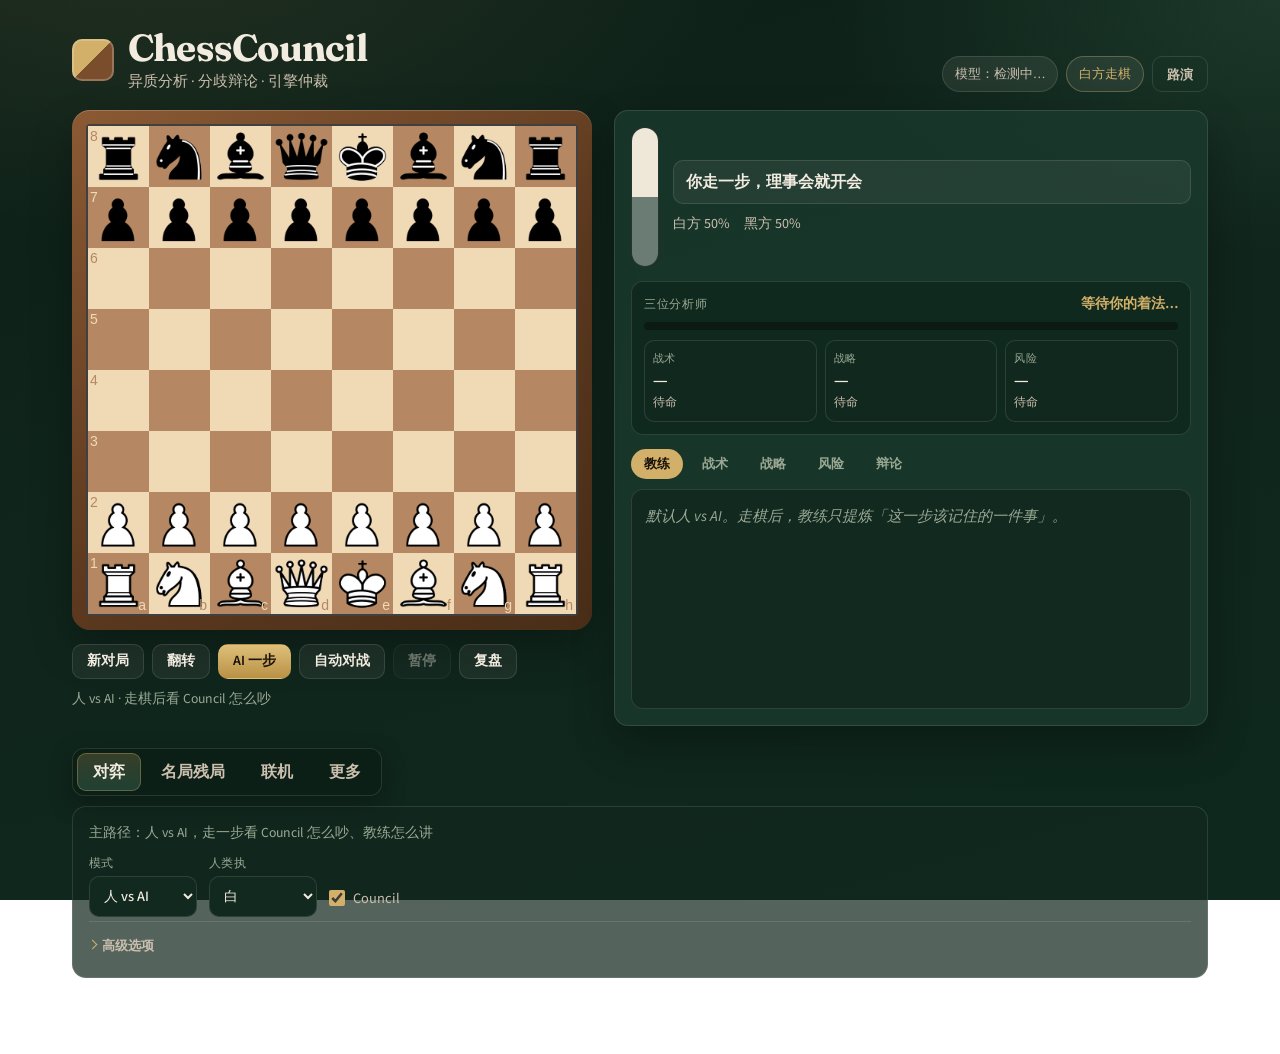
==== frontend/index.html @ 6848a2ba "feat: sharpen human-vs-AI main path and workspace tabs Make Council disagreement visible during play" ====
<!DOCTYPE html>
<html lang="zh-CN">
<head>
<meta charset="UTF-8">
<meta name="viewport" content="width=device-width, initial-scale=1.0">
<title>ChessCouncil · 多智能体辩论棋评</title>
<link rel="preconnect" href="https://fonts.googleapis.com">
<link rel="preconnect" href="https://fonts.gstatic.com" crossorigin>
<link href="https://fonts.googleapis.com/css2?family=Fraunces:opsz,wght@9..144,500;9..144,700&family=Source+Sans+3:wght@400;500;600;700&display=swap" rel="stylesheet">
<link rel="stylesheet" href="vendor/chessboard-1.0.0.min.css">
<link rel="stylesheet" href="style.css?v=play4">
</head>
<body>
<div class="app-shell">
  <header class="topbar">
    <div class="brand">
      <div class="brand-mark" aria-hidden="true"></div>
      <div>
        <h1>ChessCouncil</h1>
        <p class="tagline">异质分析 · 分歧辩论 · 引擎仲裁</p>
      </div>
    </div>
    <div class="topbar-meta">
      <span id="llm-status" class="pill">模型：检测中…</span>
      <span id="game-status" class="pill pill-soft">白方先行</span>
      <button id="btn-pitch-demo" class="ghost topbar-cta" type="button" title="高争议局面演示">路演</button>
    </div>
  </header>

  <p id="pitch-cue" class="pitch-cue" hidden></p>

  <div id="council-progress" class="council-progress" hidden>
    <span class="spinner" aria-hidden="true"></span>
    <span id="council-progress-text">Council 分析中…</span>
  </div>

  <div class="stage">
    <section class="board-panel">
      <div class="board-frame">
        <div id="board"></div>
      </div>
      <div class="board-controls">
        <button id="btn-new-game" type="button">新对局</button>
        <button id="btn-flip" type="button">翻转</button>
        <button id="btn-ai-step" class="accent" type="button">AI 一步</button>
        <button id="btn-auto" type="button">自动对战</button>
        <button id="btn-pause" type="button" disabled>暂停</button>
        <button id="btn-review" type="button">复盘</button>
      </div>
      <p id="ai-meta" class="ai-meta">人 vs AI · 走棋后看 Council 怎么吵</p>
    </section>

    <aside class="council-panel">
      <div id="coach-takeaway" class="coach-takeaway" hidden>
        <span class="takeaway-kicker">本步记住</span>
        <p id="coach-takeaway-text" class="takeaway-text"></p>
      </div>

      <div class="eval-row">
        <div class="eval-bar">
          <div class="eval-white" id="eval-white" style="height:50%"></div>
          <div class="eval-black" id="eval-black" style="height:50%"></div>
        </div>
        <div class="eval-copy">
          <div id="move-class" class="move-class">你走一步，理事会就开会</div>
          <div class="eval-text">
            <span id="white-prob">白方 50%</span>
            <span id="black-prob">黑方 50%</span>
          </div>
        </div>
      </div>

      <div id="disagreement-panel" class="disagreement-panel">
        <div class="dg-head">
          <span class="dg-title">三位分析师</span>
          <span id="dg-label" class="dg-label">等待你的着法…</span>
        </div>
        <div class="dg-bar"><div id="dg-fill" class="dg-fill" style="width:0%"></div></div>
        <div id="dg-compare" class="dg-compare" aria-live="polite">
          <div class="dg-card" data-role="tactical">
            <span class="dg-role">战术</span>
            <span class="dg-move" id="dg-move-tactical">—</span>
            <span class="dg-state" id="dg-state-tactical">待命</span>
          </div>
          <div class="dg-card" data-role="strategic">
            <span class="dg-role">战略</span>
            <span class="dg-move" id="dg-move-strategic">—</span>
            <span class="dg-state" id="dg-state-strategic">待命</span>
          </div>
          <div class="dg-card" data-role="risk">
            <span class="dg-role">风险</span>
            <span class="dg-move" id="dg-move-risk">—</span>
            <span class="dg-state" id="dg-state-risk">待命</span>
          </div>
        </div>
      </div>

      <div class="tabs" role="tablist">
        <button class="tab active" data-tab="summary" type="button">教练</button>
        <button class="tab" data-tab="tactical" type="button">战术</button>
        <button class="tab" data-tab="strategic" type="button">战略</button>
        <button class="tab" data-tab="risk" type="button">风险</button>
        <button class="tab" data-tab="debate" type="button">辩论</button>
      </div>

      <div class="tab-content active" id="tab-summary">
        <p class="placeholder">默认人 vs AI。走棋后，教练只提炼「这一步该记住的一件事」。</p>
      </div>
      <div class="tab-content" id="tab-tactical">
        <p class="placeholder">战术分析师：短线战术与强制变化</p>
      </div>
      <div class="tab-content" id="tab-strategic">
        <p class="placeholder">战略分析师：局面结构与长远计划</p>
      </div>
      <div class="tab-content" id="tab-risk">
        <p class="placeholder">风险审查员：陷阱、王安全与过激着</p>
      </div>
      <div class="tab-content" id="tab-debate">
        <p class="placeholder">三方分歧大时，自动质询并由引擎参与仲裁</p>
      </div>
    </aside>
  </div>

  <nav class="workspace-nav" aria-label="功能分区">
    <button type="button" class="ws-tab active" data-panel="play" aria-selected="true">对弈</button>
    <button type="button" class="ws-tab" data-panel="learn" aria-selected="false">名局残局</button>
    <button type="button" class="ws-tab" data-panel="online" aria-selected="false">联机</button>
    <button type="button" class="ws-tab" data-panel="more" aria-selected="false">更多</button>
  </nav>

  <section class="workspace">
    <div class="ws-panel" id="panel-play" data-panel="play">
      <p class="panel-lead">主路径：人 vs AI，走一步看 Council 怎么吵、教练怎么讲</p>
      <div class="toolbar">
        <label class="field">
          <span>模式</span>
          <select id="game-mode">
            <option value="human_vs_ai" selected>人 vs AI</option>
            <option value="human_vs_human">人人分析</option>
            <option value="ai_vs_ai">AI vs AI</option>
          </select>
        </label>
        <label class="field">
          <span>人类执</span>
          <select id="human-color">
            <option value="white">白</option>
            <option value="black">黑</option>
          </select>
        </label>
        <label class="field">
          <span>白方 AI</span>
          <select id="white-ai">
            <option value="llm">LLM</option>
            <option value="engine">Stockfish</option>
          </select>
        </label>
        <label class="field check">
          <input type="checkbox" id="with-analysis" checked>
          <span>Council</span>
        </label>
      </div>
      <details class="inline-advanced">
        <summary>高级选项</summary>
        <div class="toolbar compact">
          <label class="field">
            <span>深度</span>
            <select id="engine-depth">
              <option value="8">8</option>
              <option value="12" selected>12</option>
              <option value="15">15</option>
            </select>
          </label>
          <label class="field">
            <span>教练</span>
            <select id="coach-level">
              <option value="beginner">入门</option>
              <option value="intermediate" selected>中级</option>
              <option value="advanced">高级</option>
            </select>
          </label>
          <button id="btn-pitch-fast" type="button">快速 AI 对战</button>
          <button id="btn-preview-finale" type="button">预览结算</button>
        </div>
      </details>
    </div>

    <div class="ws-panel" id="panel-learn" data-panel="learn" hidden>
      <p class="panel-lead">点卡片按钮：加载局面、演示名谱或 AI 代下</p>
      <div class="lib-filters" id="lib-filters">
        <button type="button" class="lib-filter active" data-cat="">全部</button>
        <button type="button" class="lib-filter" data-cat="game">名局</button>
        <button type="button" class="lib-filter" data-cat="endgame">残局</button>
        <button type="button" class="lib-filter" data-cat="puzzle">战术</button>
      </div>
      <div class="lib-actions">
        <button id="btn-lib-step" type="button" disabled>名谱下一步</button>
        <button id="btn-lib-auto" class="accent" type="button" disabled>自动演示</button>
        <button id="btn-lib-ai" type="button" disabled>AI 代下</button>
        <button id="btn-lib-stop" type="button" disabled>停止</button>
      </div>
      <p id="lib-status" class="tool-hint"></p>
      <div id="library-list" class="library-list"></div>
    </div>

    <div class="ws-panel" id="panel-online" data-panel="online" hidden>
      <div class="online-bar bare" id="online-bar">
        <div class="online-copy">
          <strong>联机对弈</strong>
          <span id="online-status">同一 Wi‑Fi 下，创建房间并把链接发给对手</span>
        </div>
        <div class="online-controls">
          <input id="online-name" class="online-input" type="text" maxlength="24" placeholder="昵称" value="玩家">
          <button id="btn-room-create" class="accent" type="button">创建房间</button>
          <input id="online-room-code" class="online-input code" type="text" maxlength="8" placeholder="房间码" autocomplete="off">
          <button id="btn-room-join" type="button">加入</button>
          <button id="btn-room-copy" type="button" hidden>复制链接</button>
          <button id="btn-room-leave" type="button" hidden>退出联机</button>
        </div>
      </div>
    </div>

    <div class="ws-panel" id="panel-more" data-panel="more" hidden>
      <details class="tool-block">
        <summary>拍照识谱</summary>
        <p class="tool-hint">拍实体棋盘，识别后可纠错再分析</p>
        <div class="vision-panel">
          <div class="vision-preview-wrap">
            <img id="vision-preview" class="vision-preview" alt="预览" hidden>
            <div id="vision-preview-empty" class="vision-preview-empty">尚未选择照片</div>
          </div>
          <div class="vision-controls">
            <label class="vision-file-btn">
              拍照 / 选图
              <input type="file" id="vision-file" accept="image/*" capture="environment" hidden>
            </label>
            <label class="field inline">
              <span>行棋方</span>
              <select id="vision-side">
                <option value="">自动</option>
                <option value="w">白方</option>
                <option value="b">黑方</option>
              </select>
            </label>
            <label class="field check inline">
              <input type="checkbox" id="vision-analyze">
              <span>映射后直接分析</span>
            </label>
            <button id="btn-vision" class="accent" type="button">识别并映射</button>
            <button id="btn-edit-fen" type="button">打开纠错</button>
            <button id="btn-analyze-pos" type="button">仅分析当前局面</button>
            <span id="vision-status" class="vision-status"></span>
          </div>
        </div>
        <div id="fen-editor" class="fen-editor" hidden>
          <p class="tool-hint">选棋子后点棋盘格子放置；点「空」再点格子清除。</p>
          <div id="piece-palette" class="piece-palette" role="listbox" aria-label="棋子调色板"></div>
          <div class="fen-editor-row">
            <label class="field inline">
              <span>行棋方</span>
              <select id="edit-turn">
                <option value="w">白方</option>
                <option value="b">黑方</option>
              </select>
            </label>
            <button id="btn-apply-fen" class="accent" type="button">确认纠错</button>
            <button id="btn-apply-analyze" type="button">确认并分析</button>
            <button id="btn-cancel-edit" type="button">退出纠错</button>
          </div>
          <code id="edit-fen-preview" class="fen-preview"></code>
        </div>
      </details>

      <details class="tool-block">
        <summary>对局历史</summary>
        <div class="history-actions">
          <button id="btn-save-game" type="button">保存当前对局</button>
          <button id="btn-refresh-history" type="button">刷新列表</button>
        </div>
        <div id="history-list" class="history-list"></div>
      </details>

      <details class="tool-block">
        <summary>路演局面</summary>
        <div id="demo-buttons" class="demo-buttons"></div>
      </details>

      <details class="tool-block">
        <summary>PGN 导入</summary>
        <textarea id="pgn-input" placeholder="粘贴 PGN…"></textarea>
        <button id="btn-analyze-pgn" type="button">分析 PGN</button>
        <div id="pgn-result"></div>
      </details>

      <details class="tool-block" id="logs-section">
        <summary>调用证明</summary>
        <div class="history-actions">
          <button id="btn-refresh-logs" type="button">刷新日志</button>
          <button id="btn-ping-llm" type="button">Ping 模型</button>
          <button id="btn-show-logs" type="button">展开本区</button>
        </div>
        <div id="logs-list" class="logs-list"></div>
      </details>

      <details class="tool-block" id="review-section" style="display:none" open>
        <summary>赛后复盘</summary>
        <div id="review-result"></div>
      </details>
    </div>
  </section>
</div>

<div id="finale-overlay" class="finale-overlay" hidden aria-hidden="true">
  <div class="finale-backdrop"></div>
  <div class="finale-stage" data-mate="checkmate">
    <div class="finale-fx" aria-hidden="true">
      <span class="fx-ring"></span>
      <span class="fx-ring fx-ring-2"></span>
      <span class="fx-beam fx-beam-a"></span>
      <span class="fx-beam fx-beam-b"></span>
      <span class="fx-cage"></span>
      <span class="fx-rank"></span>
    </div>
    <p class="finale-kicker" id="finale-kicker">对局结束</p>
    <h2 class="finale-title" id="finale-title">将死！</h2>
    <p class="finale-sub" id="finale-sub">Checkmate</p>
    <p class="finale-blurb" id="finale-blurb"></p>
    <div class="finale-actions">
      <button type="button" id="finale-review" class="accent">看复盘</button>
      <button type="button" id="finale-close">继续</button>
      <button type="button" id="finale-new">再来一局</button>
    </div>
  </div>
</div>

<script src="vendor/jquery-3.7.1.min.js"></script>
<script src="vendor/chessboard-1.0.0.min.js"></script>
<script src="vendor/chess-0.10.3.min.js"></script>
<script src="app.js?v=play4"></script>
</body>
</html>
---- frontend/vendor/chessboard-1.0.0.min.css ----
/*! chessboard.js v1.0.0 | (c) 2019 Chris Oakman | MIT License chessboardjs.com/license */
.clearfix-7da63{clear:both}.board-b72b1{border:2px solid #404040;box-sizing:content-box}.square-55d63{float:left;position:relative;-webkit-touch-callout:none;-webkit-user-select:none;-khtml-user-select:none;-moz-user-select:none;-ms-user-select:none;user-select:none}.white-1e1d7{background-color:#f0d9b5;color:#b58863}.black-3c85d{background-color:#b58863;color:#f0d9b5}.highlight1-32417,.highlight2-9c5d2{box-shadow:inset 0 0 3px 3px #ff0}.notation-322f9{cursor:default;font-family:"Helvetica Neue",Helvetica,Arial,sans-serif;font-size:14px;position:absolute}.alpha-d2270{bottom:1px;right:3px}.numeric-fc462{top:2px;left:2px}
---- frontend/style.css ----
:root {
  --bg: #10251c;
  --bg-2: #163227;
  --panel: #1a3a2d;
  --panel-2: #214536;
  --wood: #7a4e2d;
  --wood-dark: #5a371f;
  --ink: #f2ebe0;
  --ink-dim: #cbbfae;
  --muted: #9aa894;
  --gold: #d2b06a;
  --gold-deep: #b89145;
  --line: rgba(242, 235, 224, 0.12);
  --ok: #7faf8d;
  --bad: #d47a68;
  --shadow: 0 18px 40px rgba(0, 0, 0, 0.28);
  --radius: 14px;
  --font-display: "Fraunces", Georgia, serif;
  --font-ui: "Source Sans 3", "Segoe UI", sans-serif;
}

* { margin: 0; padding: 0; box-sizing: border-box; }

html, body { min-height: 100%; }

body {
  font-family: var(--font-ui);
  color: var(--ink);
  background:
    radial-gradient(1200px 600px at 10% -10%, rgba(210, 176, 106, 0.12), transparent 55%),
    radial-gradient(900px 500px at 100% 0%, rgba(70, 120, 90, 0.25), transparent 50%),
    linear-gradient(165deg, #0c1f17 0%, var(--bg) 45%, #0e281d 100%);
  background-attachment: fixed;
}

::selection {
  background: rgba(210, 176, 106, 0.35);
  color: var(--ink);
}

.app-shell {
  max-width: 1180px;
  margin: 0 auto;
  padding: 28px 22px 48px;
}

.topbar {
  display: flex;
  align-items: flex-end;
  justify-content: space-between;
  gap: 16px;
  margin-bottom: 18px;
}

.topbar-cta {
  height: 36px;
  padding: 0 14px;
}

button.ghost {
  appearance: none;
  border: 1px solid var(--line);
  background: transparent;
  color: var(--ink-dim);
  border-radius: 10px;
  font: 600 0.84rem/1 var(--font-ui);
  cursor: pointer;
}
button.ghost:hover {
  color: var(--ink);
  border-color: rgba(210, 176, 106, 0.4);
}

.coach-takeaway {
  margin-bottom: 12px;
  padding: 12px 14px;
  border-radius: 12px;
  border: 1px solid rgba(210, 176, 106, 0.35);
  background: linear-gradient(135deg, rgba(210, 176, 106, 0.16), rgba(18, 41, 31, 0.9));
  animation: takeaway-in 0.35s ease;
}
.coach-takeaway[hidden] { display: none !important; }
.takeaway-kicker {
  display: block;
  font-size: 0.7rem;
  letter-spacing: 0.08em;
  text-transform: uppercase;
  color: var(--gold);
  margin-bottom: 4px;
}
.takeaway-text {
  font-family: var(--font-display);
  font-size: 1.05rem;
  line-height: 1.35;
  color: var(--ink);
  font-weight: 600;
}
@keyframes takeaway-in {
  from { opacity: 0; transform: translateY(-6px); }
  to { opacity: 1; transform: translateY(0); }
}

.council-progress {
  display: inline-flex;
  align-items: center;
  gap: 8px;
  margin: -6px 0 14px;
  font-size: 0.82rem;
  color: var(--gold);
}
.council-progress[hidden] { display: none !important; }

.pitch-cue {
  margin: -4px 0 14px;
  padding: 10px 12px;
  border-radius: 10px;
  border: 1px solid rgba(210, 176, 106, 0.35);
  background: rgba(210, 176, 106, 0.12);
  color: var(--ink);
  font-size: 0.86rem;
  line-height: 1.45;
}
.pitch-cue[hidden] { display: none !important; }
.pitch-cue strong { color: var(--gold); }

.workspace-nav {
  position: sticky;
  top: 10px;
  z-index: 40;
  display: flex;
  flex-wrap: wrap;
  gap: 4px;
  margin: 22px 0 10px;
  padding: 4px;
  width: fit-content;
  max-width: 100%;
  border: 1px solid var(--line);
  border-radius: 12px;
  background: rgba(12, 31, 23, 0.92);
  backdrop-filter: blur(8px);
  box-shadow: 0 8px 24px rgba(0, 0, 0, 0.28);
}
.ws-tab {
  flex: 0 1 auto;
  min-width: 0;
  height: 38px;
  padding: 0 16px;
  border: 0;
  border-radius: 9px;
  background: transparent;
  color: var(--ink-dim);
  font: inherit;
  font-weight: 600;
  cursor: pointer;
  white-space: nowrap;
}
.ws-tab:hover { color: var(--ink); background: rgba(242, 235, 224, 0.04); }
.ws-tab.active {
  background: linear-gradient(180deg, rgba(210, 176, 106, 0.22), rgba(33, 69, 54, 0.9));
  color: var(--ink);
  box-shadow: inset 0 0 0 1px rgba(210, 176, 106, 0.35);
}

.workspace {
  margin-bottom: 28px;
  scroll-margin-top: 56px;
}
.ws-panel {
  padding: 16px 16px 18px;
  border: 1px solid var(--line);
  border-radius: 14px;
  background: rgba(18, 41, 31, 0.72);
  scroll-margin-top: 56px;
}
.ws-panel[hidden] { display: none !important; }
#panel-more:not([hidden]) {
  display: grid;
  gap: 12px;
}
.panel-lead {
  margin-bottom: 12px;
  color: var(--muted);
  font-size: 0.86rem;
}
.inline-advanced {
  margin-top: 4px;
  border-top: 1px solid var(--line);
  padding-top: 10px;
}
.inline-advanced > summary {
  cursor: pointer;
  color: var(--ink-dim);
  font-size: 0.84rem;
  font-weight: 600;
  list-style: none;
  display: inline-flex;
  align-items: center;
  gap: 6px;
  padding: 4px 0;
}
.inline-advanced > summary::before {
  content: "";
  width: 6px;
  height: 6px;
  border-right: 1.5px solid var(--gold);
  border-bottom: 1.5px solid var(--gold);
  transform: rotate(-45deg);
  transition: transform 0.15s ease;
  margin-top: -2px;
}
.inline-advanced[open] > summary::before {
  transform: rotate(45deg);
  margin-top: 2px;
}
.inline-advanced > summary::-webkit-details-marker { display: none; }
.toolbar.compact { margin-top: 10px; }

/* 功能面板内的工具条：去掉第二层卡片壳 */
.ws-panel > .toolbar {
  margin: 0;
  padding: 0;
  border: 0;
  background: transparent;
  backdrop-filter: none;
  border-radius: 0;
}
.ws-panel .field[hidden] {
  display: none !important;
}

@media (max-width: 720px) {
  .workspace-nav {
    width: 100%;
  }
  .ws-tab {
    flex: 1 1 0;
    padding: 0 10px;
    min-width: 72px;
  }
}
.online-bar.bare {
  margin: 0;
  padding: 0;
  border: 0;
  background: transparent;
  box-shadow: none;
}

.pitch-bar {
  display: none;
}

.brand {
  display: flex;
  align-items: center;
  gap: 14px;
}

.brand-mark {
  width: 42px;
  height: 42px;
  border-radius: 10px;
  background:
    linear-gradient(135deg, var(--gold) 0 50%, var(--wood) 50% 100%);
  box-shadow: inset 0 0 0 2px rgba(242, 235, 224, 0.25);
}

.brand h1 {
  font-family: var(--font-display);
  font-size: clamp(1.8rem, 3vw, 2.35rem);
  font-weight: 700;
  letter-spacing: -0.02em;
  line-height: 1.05;
  color: var(--ink);
}

.tagline {
  margin-top: 4px;
  color: var(--ink-dim);
  font-size: 0.92rem;
}

.topbar-meta {
  display: flex;
  flex-wrap: wrap;
  gap: 8px;
  justify-content: flex-end;
}

/* 路演条已并入顶栏 CTA；旧 .pitch-bar 样式保留但不展示 */
.online-bar {
  display: flex;
  flex-wrap: wrap;
  align-items: center;
  gap: 12px 16px;
  margin: 0 0 14px;
  padding: 12px 14px;
  border: 1px solid var(--line);
  border-radius: 12px;
  background: #13291f;
}
.online-bar.is-online {
  border-color: rgba(127, 175, 141, 0.55);
  box-shadow: inset 0 0 0 1px rgba(127, 175, 141, 0.15);
}
.online-copy {
  display: flex;
  flex-direction: column;
  gap: 2px;
  min-width: 160px;
  flex: 1;
  font-size: 0.86rem;
  color: var(--ink-dim);
}
.online-copy strong {
  font-family: var(--font-display);
  color: var(--ok);
  font-size: 1rem;
}
.online-controls {
  display: flex;
  flex-wrap: wrap;
  gap: 8px;
  align-items: center;
}
.online-input {
  height: 36px;
  padding: 0 10px;
  border-radius: 8px;
  border: 1px solid var(--line);
  background: #0f221a;
  color: var(--ink);
  font: inherit;
  min-width: 88px;
}
.online-input.code {
  width: 7.5rem;
  letter-spacing: 0.12em;
  text-transform: uppercase;
  font-family: ui-monospace, SFMono-Regular, Menlo, monospace;
}
.lib-filters {
  display: flex;
  flex-wrap: wrap;
  gap: 6px;
  margin: 8px 0;
}
.lib-filter {
  padding: 6px 10px;
  border-radius: 999px;
  border: 1px solid var(--line);
  background: #163528;
  color: var(--ink-dim);
  font-size: 0.8rem;
  cursor: pointer;
}
.lib-filter.active {
  border-color: var(--gold);
  color: var(--gold);
  background: #1f4636;
}
.lib-actions {
  display: flex;
  flex-wrap: wrap;
  gap: 8px;
  margin-bottom: 8px;
}
.library-list {
  display: grid;
  grid-template-columns: repeat(auto-fill, minmax(220px, 1fr));
  gap: 10px;
  max-height: min(52vh, 520px);
  overflow: auto;
  padding: 2px;
  align-content: start;
}
.lib-item {
  display: flex;
  flex-direction: column;
  gap: 8px;
  min-height: 0;
  flex-shrink: 0;
  padding: 12px 12px 10px;
  border: 1px solid rgba(210, 176, 106, 0.22);
  border-radius: 12px;
  background: linear-gradient(165deg, rgba(33, 69, 54, 0.95), rgba(14, 36, 27, 0.98));
  box-shadow: inset 0 1px 0 rgba(242, 235, 224, 0.06);
}
.lib-item-top {
  display: flex;
  align-items: flex-start;
  justify-content: space-between;
  gap: 8px;
}
.lib-item-title {
  font-family: var(--font-display);
  font-size: 0.95rem;
  font-weight: 600;
  line-height: 1.3;
  color: var(--ink);
}
.lib-item-badge {
  flex-shrink: 0;
  font-size: 0.7rem;
  line-height: 1.2;
  color: var(--gold);
  border: 1px solid rgba(210, 176, 106, 0.35);
  border-radius: 6px;
  padding: 3px 7px;
  background: rgba(210, 176, 106, 0.1);
}
.lib-item .meta {
  font-size: 0.74rem;
  line-height: 1.35;
  color: var(--muted);
}
.lib-item .blurb {
  flex: 1;
  font-size: 0.82rem;
  line-height: 1.45;
  color: var(--ink-dim);
  display: -webkit-box;
  -webkit-line-clamp: 3;
  -webkit-box-orient: vertical;
  overflow: hidden;
}
.lib-item .row {
  display: flex;
  flex-wrap: wrap;
  gap: 6px;
  margin-top: auto;
  padding-top: 4px;
}
.lib-item .row button {
  appearance: none;
  border: 1px solid var(--line);
  background: rgba(242, 235, 224, 0.08);
  color: var(--ink);
  border-radius: 8px;
  padding: 7px 10px;
  font: 600 0.78rem/1 var(--font-ui);
  cursor: pointer;
}
.lib-item .row button:hover {
  border-color: rgba(210, 176, 106, 0.45);
  background: rgba(242, 235, 224, 0.14);
}
.lib-item .row button.accent {
  background: linear-gradient(180deg, #dfc07a, var(--gold-deep));
  color: #1a1208;
  border-color: transparent;
}
.spinner {
  width: 14px;
  height: 14px;
  border: 2px solid rgba(210, 176, 106, 0.25);
  border-top-color: var(--gold);
  border-radius: 50%;
  animation: spin 0.8s linear infinite;
}
@keyframes spin { to { transform: rotate(360deg); } }
.logs-list {
  display: flex;
  flex-direction: column;
  gap: 8px;
  max-height: 240px;
  overflow: auto;
}
.log-item {
  padding: 8px 10px;
  border: 1px solid var(--line);
  border-radius: 8px;
  background: #12291f;
  font-size: 0.84rem;
}
.log-item .meta { color: var(--muted); font-size: 0.76rem; }

.pill {
  display: inline-flex;
  align-items: center;
  padding: 7px 12px;
  border-radius: 999px;
  background: rgba(242, 235, 224, 0.08);
  border: 1px solid var(--line);
  color: var(--ink-dim);
  font-size: 0.8rem;
}

.pill-soft { color: var(--gold); border-color: rgba(210, 176, 106, 0.35); }

.toolbar {
  display: flex;
  flex-wrap: wrap;
  gap: 10px 12px;
  align-items: end;
  padding: 12px 14px;
  margin-bottom: 22px;
  background: rgba(26, 58, 45, 0.72);
  border: 1px solid var(--line);
  border-radius: var(--radius);
  backdrop-filter: blur(8px);
}

.field {
  display: flex;
  flex-direction: column;
  gap: 4px;
  font-size: 0.72rem;
  letter-spacing: 0.04em;
  text-transform: uppercase;
  color: var(--muted);
}

.field select {
  min-width: 108px;
  padding: 8px 10px;
  border-radius: 10px;
  border: 1px solid var(--line);
  background: #12291f;
  color: var(--ink);
  font: 500 0.9rem/1.2 var(--font-ui);
}

.field.check {
  flex-direction: row;
  align-items: center;
  gap: 8px;
  text-transform: none;
  letter-spacing: 0;
  font-size: 0.9rem;
  color: var(--ink-dim);
  padding-bottom: 8px;
}

.field.check input { accent-color: var(--gold); width: 16px; height: 16px; }

.stage {
  display: grid;
  grid-template-columns: minmax(300px, 520px) minmax(320px, 1fr);
  gap: 22px;
  align-items: start;
}

.board-panel { min-width: 0; }

.board-frame {
  padding: 14px;
  border-radius: 18px;
  background:
    linear-gradient(145deg, #8b5a34, #5c391f 55%, #4a2e18);
  box-shadow: var(--shadow), inset 0 1px 0 rgba(255, 255, 255, 0.18);
}

#board {
  width: 100%;
  max-width: 492px;
  margin: 0 auto;
  position: relative;
  border-radius: 4px;
  overflow: hidden;
}

.board-controls {
  display: flex;
  flex-wrap: wrap;
  gap: 8px;
  margin-top: 14px;
}

.board-controls button,
.tool-block button,
#btn-analyze-pgn {
  appearance: none;
  border: 1px solid var(--line);
  background: rgba(242, 235, 224, 0.06);
  color: var(--ink);
  border-radius: 10px;
  padding: 9px 14px;
  font: 600 0.88rem/1 var(--font-ui);
  cursor: pointer;
  transition: background 0.18s ease, border-color 0.18s ease, transform 0.18s ease;
}

.board-controls button:hover,
.tool-block button:hover,
#btn-analyze-pgn:hover {
  background: rgba(242, 235, 224, 0.12);
  border-color: rgba(210, 176, 106, 0.45);
}

.board-controls button:active { transform: translateY(1px); }

.board-controls button.accent {
  background: linear-gradient(180deg, #dfc07a, var(--gold-deep));
  color: #1a1208;
  border-color: transparent;
}

.board-controls button.accent:hover {
  filter: brightness(1.05);
  border-color: transparent;
}

.board-controls button:disabled {
  opacity: 0.4;
  cursor: not-allowed;
}

.ai-meta {
  margin-top: 10px;
  min-height: 1.3em;
  color: var(--muted);
  font-size: 0.86rem;
}

.council-panel {
  min-width: 0;
  padding: 16px;
  border-radius: var(--radius);
  background: rgba(26, 58, 45, 0.78);
  border: 1px solid var(--line);
  box-shadow: var(--shadow);
}

.eval-row {
  display: grid;
  grid-template-columns: 28px 1fr;
  gap: 14px;
  margin-bottom: 14px;
}

.eval-bar {
  width: 28px;
  height: 140px;
  border-radius: 999px;
  overflow: hidden;
  display: flex;
  flex-direction: column;
  background: #0b1a14;
  border: 1px solid var(--line);
}

.eval-white { background: #efe7d8; transition: height 0.45s ease; }
.eval-black { background: #6b7c74; transition: height 0.45s ease; }

.eval-copy { display: flex; flex-direction: column; gap: 10px; justify-content: center; }

.eval-text {
  display: flex;
  gap: 14px;
  font-variant-numeric: tabular-nums;
  color: var(--ink-dim);
  font-size: 0.88rem;
}

.move-class {
  padding: 10px 12px;
  border-radius: 10px;
  font-weight: 700;
  text-align: left;
  background: rgba(242, 235, 224, 0.06);
  border: 1px solid var(--line);
}

.move-class.brilliant { background: rgba(127, 175, 141, 0.22); color: #cfe8d5; }
.move-class.great { background: rgba(127, 175, 141, 0.14); color: #b7d8c1; }
.move-class.good { color: var(--ink-dim); }
.move-class.inaccuracy { background: rgba(210, 176, 106, 0.16); color: #ecd7a4; }
.move-class.mistake { background: rgba(196, 92, 74, 0.18); color: #f0b3a8; }
.move-class.blunder { background: rgba(196, 92, 74, 0.28); color: #ffc7bd; }

.disagreement-panel {
  margin-bottom: 14px;
  padding: 12px;
  border-radius: 12px;
  background: rgba(12, 31, 23, 0.55);
  border: 1px solid var(--line);
}

.dg-head {
  display: flex;
  justify-content: space-between;
  gap: 10px;
  align-items: baseline;
  margin-bottom: 8px;
}

.dg-title {
  font-size: 0.72rem;
  letter-spacing: 0.06em;
  text-transform: uppercase;
  color: var(--muted);
}

.dg-label {
  font-size: 0.86rem;
  font-weight: 650;
  color: var(--gold);
  text-align: right;
}

.dg-bar {
  height: 8px;
  border-radius: 999px;
  overflow: hidden;
  background: #0b1a14;
}

.dg-fill {
  height: 100%;
  background: linear-gradient(90deg, var(--ok), var(--gold), #d47a68);
  transition: width 0.45s ease;
}

.dg-moves {
  margin-top: 8px;
  font-size: 0.78rem;
  color: var(--muted);
  font-variant-numeric: tabular-nums;
}

.dg-compare {
  display: grid;
  grid-template-columns: repeat(3, minmax(0, 1fr));
  gap: 8px;
  margin-top: 10px;
}
.dg-card {
  display: flex;
  flex-direction: column;
  gap: 4px;
  padding: 10px 8px;
  border-radius: 10px;
  border: 1px solid var(--line);
  background: rgba(18, 41, 31, 0.75);
  min-width: 0;
  transition: border-color 0.25s ease, transform 0.25s ease, background 0.25s ease;
}
.dg-card.is-thinking {
  border-color: rgba(210, 176, 106, 0.45);
  animation: dg-pulse 1.1s ease-in-out infinite;
}
.dg-card.is-ready {
  border-color: rgba(127, 175, 141, 0.4);
}
.dg-card.is-dissent {
  border-color: rgba(212, 122, 104, 0.55);
  background: rgba(212, 122, 104, 0.08);
}
.dg-card.is-agree {
  border-color: rgba(127, 175, 141, 0.5);
}
.dg-role {
  font-size: 0.68rem;
  letter-spacing: 0.04em;
  color: var(--muted);
  text-transform: uppercase;
}
.dg-move {
  font-family: var(--font-display);
  font-size: 1.05rem;
  font-weight: 700;
  color: var(--ink);
  white-space: nowrap;
  overflow: hidden;
  text-overflow: ellipsis;
}
.dg-state {
  font-size: 0.72rem;
  color: var(--ink-dim);
}
@keyframes dg-pulse {
  0%, 100% { transform: translateY(0); }
  50% { transform: translateY(-2px); }
}

.tab-content.is-revealing {
  animation: tab-reveal 0.4s ease;
}
@keyframes tab-reveal {
  from { opacity: 0; transform: translateY(8px); }
  to { opacity: 1; transform: translateY(0); }
}

@media (max-width: 640px) {
  .dg-compare { grid-template-columns: 1fr; }
}

.tabs {
  display: flex;
  flex-wrap: wrap;
  gap: 6px;
  margin-bottom: 10px;
}

.tab {
  border: 1px solid transparent;
  background: transparent;
  color: var(--muted);
  border-radius: 999px;
  padding: 7px 12px;
  font: 600 0.84rem/1 var(--font-ui);
  cursor: pointer;
}

.tab:hover { color: var(--ink-dim); }
.tab.active {
  color: #1a1208;
  background: var(--gold);
}

.tab:focus-visible,
.board-controls button:focus-visible,
.tool-block button:focus-visible,
.field select:focus-visible {
  outline: 2px solid var(--gold);
  outline-offset: 2px;
}

.tab-content {
  display: none;
  min-height: 220px;
  max-height: 420px;
  overflow: auto;
  padding: 14px;
  border-radius: 12px;
  background: rgba(12, 31, 23, 0.5);
  border: 1px solid var(--line);
  line-height: 1.7;
  font-size: 0.94rem;
}

.tab-content.active { display: block; animation: fadeIn 0.28s ease; }

@keyframes fadeIn {
  from { opacity: 0; transform: translateY(4px); }
  to { opacity: 1; transform: none; }
}

.placeholder { color: var(--muted); font-style: italic; }

.agent-card { margin-bottom: 8px; }
.agent-meta {
  display: flex;
  flex-wrap: wrap;
  gap: 6px;
  margin: 8px 0 10px;
}
.agent-meta span {
  padding: 3px 8px;
  border-radius: 999px;
  background: rgba(242, 235, 224, 0.08);
  border: 1px solid var(--line);
  color: var(--ink-dim);
  font-size: 0.75rem;
}
.agent-list { margin: 6px 0 0 18px; color: var(--ink-dim); }
.agent-list li { margin-bottom: 4px; }

.debate-round {
  margin-bottom: 10px;
  padding: 10px 12px;
  border-radius: 10px;
  background: rgba(242, 235, 224, 0.04);
  border: 1px solid var(--line);
}
.debate-round .who {
  font-weight: 700;
  color: var(--gold);
  margin-bottom: 4px;
  font-size: 0.84rem;
}
.verdict-box {
  margin-top: 10px;
  padding: 12px;
  border-radius: 10px;
  background: rgba(127, 175, 141, 0.12);
  border: 1px solid rgba(127, 175, 141, 0.28);
}

.tools {
  margin-top: 0;
  display: grid;
  gap: 12px;
}
.tools.nested .tool-block {
  background: rgba(12, 31, 23, 0.35);
}

.tool-block {
  padding: 12px 14px;
  border-radius: var(--radius);
  background: rgba(26, 58, 45, 0.55);
  border: 1px solid var(--line);
}

.tool-block summary {
  cursor: pointer;
  font-weight: 700;
  color: var(--gold);
  list-style: none;
}
.tool-block summary::-webkit-details-marker { display: none; }
.tool-hint {
  margin: 8px 0 10px;
  color: var(--muted);
  font-size: 0.84rem;
}

.demo-buttons {
  display: flex;
  flex-wrap: wrap;
  gap: 8px;
}
.demo-buttons button {
  background: rgba(12, 31, 23, 0.65);
}

.vision-panel {
  display: grid;
  grid-template-columns: 160px 1fr;
  gap: 14px;
  margin-top: 10px;
  align-items: start;
}
.vision-preview-wrap {
  width: 160px;
  height: 160px;
  border-radius: 12px;
  overflow: hidden;
  border: 1px solid var(--line);
  background: #12291f;
  display: flex;
  align-items: center;
  justify-content: center;
}
.vision-preview {
  width: 100%;
  height: 100%;
  object-fit: cover;
}
.vision-preview-empty {
  color: var(--muted);
  font-size: 0.78rem;
  text-align: center;
  padding: 8px;
}
.vision-controls {
  display: flex;
  flex-wrap: wrap;
  gap: 10px;
  align-items: center;
}
.vision-file-btn {
  display: inline-flex;
  align-items: center;
  padding: 9px 14px;
  border-radius: 10px;
  border: 1px solid var(--line);
  background: rgba(242, 235, 224, 0.06);
  color: var(--ink);
  font: 600 0.88rem/1 var(--font-ui);
  cursor: pointer;
}
.vision-file-btn:hover {
  border-color: rgba(210, 176, 106, 0.45);
}
.field.inline {
  flex-direction: row;
  align-items: center;
  gap: 8px;
  text-transform: none;
  letter-spacing: 0;
  font-size: 0.86rem;
  color: var(--ink-dim);
}
.field.inline select {
  min-width: 72px;
  padding: 6px 8px;
}
.vision-controls .accent {
  background: linear-gradient(180deg, #dfc07a, var(--gold-deep));
  color: #1a1208;
  border: none;
}
.vision-row {
  display: flex;
  flex-wrap: wrap;
  gap: 10px;
  align-items: center;
  margin-top: 10px;
}
.vision-label { color: var(--muted); font-size: 0.86rem; }
.vision-status { font-size: 0.8rem; color: var(--muted); width: 100%; }

@media (max-width: 720px) {
  .vision-panel { grid-template-columns: 1fr; }
  .vision-preview-wrap { width: 100%; height: 200px; }
}

.fen-editor {
  margin-top: 14px;
  padding-top: 12px;
  border-top: 1px dashed var(--line);
}
.fen-editor[hidden] { display: none !important; }
.piece-palette {
  display: flex;
  flex-wrap: wrap;
  gap: 6px;
  margin: 8px 0 12px;
}
.piece-btn {
  min-width: 40px;
  height: 40px;
  padding: 0 8px;
  border-radius: 8px;
  border: 1px solid var(--line);
  background: #163528;
  color: var(--ink);
  font-size: 1.15rem;
  cursor: pointer;
  line-height: 1;
}
.piece-btn.active {
  border-color: var(--gold);
  box-shadow: 0 0 0 2px rgba(223, 192, 122, 0.35);
  background: #1f4636;
}
.fen-editor-row {
  display: flex;
  flex-wrap: wrap;
  gap: 10px;
  align-items: center;
  margin-bottom: 8px;
}
.fen-preview {
  display: block;
  font: 0.75rem/1.4 ui-monospace, SFMono-Regular, Menlo, monospace;
  color: var(--muted);
  word-break: break-all;
  background: #12291f;
  border: 1px solid var(--line);
  border-radius: 8px;
  padding: 8px 10px;
}
.board-frame.edit-mode #board {
  outline: 2px solid rgba(223, 192, 122, 0.55);
  outline-offset: 4px;
}
.history-actions {
  display: flex;
  flex-wrap: wrap;
  gap: 8px;
  margin-bottom: 10px;
}
.history-list {
  display: flex;
  flex-direction: column;
  gap: 8px;
  max-height: 280px;
  overflow: auto;
}
.history-item {
  display: grid;
  grid-template-columns: 1fr auto;
  gap: 6px 10px;
  padding: 10px 12px;
  border: 1px solid var(--line);
  border-radius: 10px;
  background: #12291f;
}
.history-item .meta {
  font-size: 0.78rem;
  color: var(--muted);
}
.history-item .actions {
  display: flex;
  flex-wrap: wrap;
  gap: 6px;
  align-items: start;
}
.history-empty {
  color: var(--muted);
  font-size: 0.86rem;
  padding: 8px 0;
}

#pgn-input {
  width: 100%;
  min-height: 110px;
  margin: 10px 0;
  padding: 12px;
  border-radius: 10px;
  border: 1px solid var(--line);
  background: #12291f;
  color: var(--ink);
  font: 0.86rem/1.5 ui-monospace, SFMono-Regular, Menlo, monospace;
  resize: vertical;
}

#btn-analyze-pgn {
  background: linear-gradient(180deg, #dfc07a, var(--gold-deep));
  color: #1a1208;
  border: none;
}

#pgn-result, #review-result {
  margin-top: 10px;
  font-size: 0.88rem;
  max-height: 360px;
  overflow: auto;
  color: var(--ink-dim);
}

.review-block li { margin-left: 18px; margin-bottom: 4px; }

/* ── 终局结算动画 ── */
.finale-overlay {
  position: fixed;
  inset: 0;
  z-index: 80;
  display: grid;
  place-items: center;
  pointer-events: auto;
}
.finale-overlay[hidden] { display: none !important; }
.finale-backdrop {
  position: absolute;
  inset: 0;
  background: rgba(8, 18, 14, 0.72);
  backdrop-filter: blur(3px);
  animation: finale-fade 0.35s ease-out;
}
.finale-stage {
  position: relative;
  z-index: 1;
  width: min(420px, calc(100vw - 32px));
  padding: 36px 28px 24px;
  border-radius: 18px;
  border: 1px solid rgba(210, 176, 106, 0.45);
  background:
    radial-gradient(600px 240px at 50% -10%, rgba(210, 176, 106, 0.22), transparent 60%),
    linear-gradient(180deg, #1c4032, #12281f);
  box-shadow: var(--shadow);
  text-align: center;
  overflow: hidden;
  animation: finale-pop 0.55s cubic-bezier(0.2, 1.4, 0.3, 1);
}
.finale-kicker {
  font-size: 0.8rem;
  letter-spacing: 0.14em;
  text-transform: uppercase;
  color: var(--muted);
  margin-bottom: 8px;
}
.finale-title {
  font-family: var(--font-display);
  font-size: clamp(2.4rem, 8vw, 3.4rem);
  font-weight: 700;
  color: var(--gold);
  letter-spacing: 0.04em;
  line-height: 1.05;
  text-shadow: 0 8px 28px rgba(0, 0, 0, 0.35);
  animation: finale-title-slam 0.7s cubic-bezier(0.2, 1.6, 0.3, 1) 0.15s both;
}
.finale-sub {
  margin-top: 8px;
  font-size: 0.95rem;
  color: var(--ink-dim);
  letter-spacing: 0.08em;
  animation: finale-fade 0.5s ease 0.45s both;
}
.finale-blurb {
  margin-top: 12px;
  font-size: 0.88rem;
  color: var(--muted);
  min-height: 1.2em;
  animation: finale-fade 0.5s ease 0.55s both;
}
.finale-actions {
  display: flex;
  flex-wrap: wrap;
  gap: 8px;
  justify-content: center;
  margin-top: 22px;
  animation: finale-fade 0.45s ease 0.7s both;
}
.finale-fx {
  position: absolute;
  inset: 0;
  pointer-events: none;
  overflow: hidden;
}
.fx-ring {
  position: absolute;
  left: 50%;
  top: 42%;
  width: 40px;
  height: 40px;
  margin: -20px;
  border: 2px solid rgba(210, 176, 106, 0.55);
  border-radius: 50%;
  opacity: 0;
}
.finale-stage[data-mate="checkmate"] .fx-ring,
.finale-stage[data-mate="queen"] .fx-ring {
  animation: fx-ring-expand 1.1s ease-out 0.1s both;
}
.fx-ring-2 { animation-delay: 0.28s !important; }
.fx-beam {
  position: absolute;
  left: 8%;
  right: 8%;
  height: 3px;
  border-radius: 99px;
  background: linear-gradient(90deg, transparent, rgba(210, 176, 106, 0.85), transparent);
  opacity: 0;
  transform: scaleX(0.2);
}
.fx-beam-a { top: 38%; }
.fx-beam-b { top: 52%; }
.finale-stage[data-mate="ladder"] .fx-beam-a {
  animation: fx-beam-sweep 0.7s ease-out 0.15s both;
}
.finale-stage[data-mate="ladder"] .fx-beam-b {
  animation: fx-beam-sweep 0.7s ease-out 0.45s both;
}
.finale-stage[data-mate="ladder"] {
  animation: finale-pop 0.55s cubic-bezier(0.2, 1.4, 0.3, 1), finale-shake 0.45s ease-out 0.9s;
}
.fx-rank {
  position: absolute;
  left: 10%;
  right: 10%;
  bottom: 28%;
  height: 10px;
  border-radius: 6px;
  background: linear-gradient(90deg, transparent, rgba(210, 176, 106, 0.7), transparent);
  opacity: 0;
  transform: scaleX(0.15);
}
.finale-stage[data-mate="back_rank"] .fx-rank {
  animation: fx-beam-sweep 0.85s ease-out 0.2s both;
}
.fx-cage {
  position: absolute;
  left: 50%;
  top: 44%;
  width: 120px;
  height: 120px;
  margin: -60px;
  border: 2px solid rgba(212, 122, 104, 0.35);
  border-radius: 16px;
  opacity: 0;
  transform: scale(1.35);
  box-shadow: inset 0 0 40px rgba(212, 122, 104, 0.15);
}
.finale-stage[data-mate="smothered"] .fx-cage {
  animation: fx-cage-close 0.9s ease-out 0.1s both;
}
.finale-stage[data-mate="stalemate"] .finale-title,
.finale-stage[data-mate="draw"] .finale-title {
  color: var(--ink-dim);
}
.board-frame.finale-pulse {
  animation: finale-board-pulse 0.55s ease;
}
.square-55d63.mate-glow {
  box-shadow: inset 0 0 0 3px rgba(210, 176, 106, 0.85), inset 0 0 18px rgba(210, 176, 106, 0.35);
}
.square-55d63.mate-king {
  box-shadow: inset 0 0 0 3px rgba(212, 122, 104, 0.9), inset 0 0 16px rgba(212, 122, 104, 0.35);
}

@keyframes finale-fade {
  from { opacity: 0; }
  to { opacity: 1; }
}
@keyframes finale-pop {
  from { opacity: 0; transform: translateY(18px) scale(0.92); }
  to { opacity: 1; transform: translateY(0) scale(1); }
}
@keyframes finale-title-slam {
  0% { opacity: 0; transform: translateY(-36px) scale(1.25); }
  70% { opacity: 1; transform: translateY(4px) scale(0.98); }
  100% { opacity: 1; transform: translateY(0) scale(1); }
}
@keyframes finale-shake {
  0%, 100% { transform: translateX(0); }
  25% { transform: translateX(-4px); }
  75% { transform: translateX(4px); }
}
@keyframes fx-ring-expand {
  0% { opacity: 0.9; transform: scale(0.4); }
  100% { opacity: 0; transform: scale(4.2); }
}
@keyframes fx-beam-sweep {
  0% { opacity: 0; transform: scaleX(0.15); }
  35% { opacity: 1; }
  100% { opacity: 0.55; transform: scaleX(1); }
}
@keyframes fx-cage-close {
  0% { opacity: 0; transform: scale(1.4); }
  60% { opacity: 0.9; transform: scale(0.92); }
  100% { opacity: 0.55; transform: scale(1); }
}
@keyframes finale-board-pulse {
  0%, 100% { filter: none; }
  40% { filter: drop-shadow(0 0 12px rgba(210, 176, 106, 0.45)); }
}

/* board highlights */
.square-55d63 { cursor: pointer; position: relative; }
.highlight-selected {
  box-shadow: inset 0 0 0 4px rgba(210, 176, 106, 0.95) !important;
  z-index: 2;
}
.highlight-move::after {
  content: "";
  position: absolute; top: 50%; left: 50%; transform: translate(-50%, -50%);
  width: 26px; height: 26px; border-radius: 50%;
  background: rgba(127, 175, 141, 0.55);
}
.highlight-capture::after {
  content: "";
  position: absolute; inset: 0;
  border-radius: 50%;
  box-shadow: inset 0 0 0 5px rgba(196, 92, 74, 0.55);
}

.last-move-to {
  box-shadow: inset 0 0 0 4px rgba(210, 176, 106, 0.75) !important;
}
.jj-origin-dot {
  position: absolute !important;
  top: 50% !important;
  left: 50% !important;
  width: 12px !important;
  height: 12px !important;
  border-radius: 50% !important;
  transform: translate(-50%, -50%) !important;
  background: rgba(255, 255, 255, 0.22) !important;
  border: 2px solid rgba(255, 255, 255, 0.7) !important;
  box-shadow: 0 0 0 1px rgba(0, 0, 0, 0.18), inset 0 0 4px rgba(255, 255, 255, 0.25) !important;
  z-index: 20 !important;
  pointer-events: none !important;
  display: block !important;
}
.jj-move-path {
  position: absolute;
  inset: 0;
  width: 100%;
  height: 100%;
  pointer-events: none;
  z-index: 15;
  overflow: visible;
}
.jj-move-path line {
  stroke: rgba(255, 255, 255, 0.72);
  stroke-width: 2.2;
  stroke-dasharray: 6 5;
  stroke-linecap: round;
  filter: drop-shadow(0 0 1px rgba(0, 0, 0, 0.35));
}

@media (max-width: 920px) {
  .stage { grid-template-columns: 1fr; }
  .topbar { flex-direction: column; align-items: flex-start; }
  #board { max-width: 100%; }
}
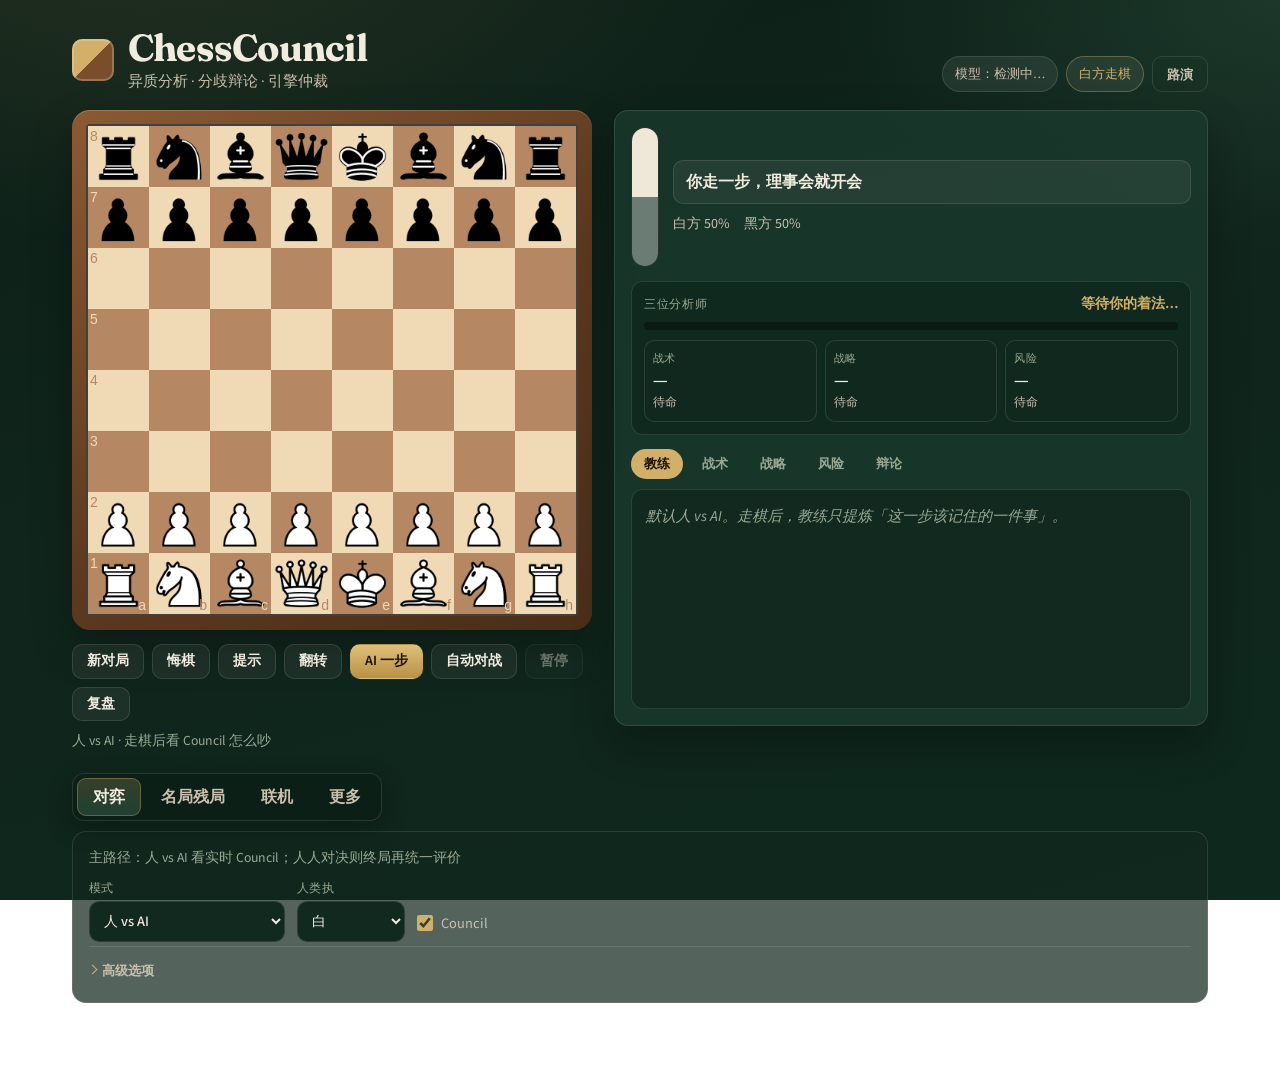
==== commit be5c652e: "feat: add undo/hint, post-game review, and sparse eval curve Human vs human skips live Council and g" ====
--- a/frontend/index.html
+++ b/frontend/index.html
@@ -8,7 +8,7 @@
 <link rel="preconnect" href="https://fonts.gstatic.com" crossorigin>
 <link href="https://fonts.googleapis.com/css2?family=Fraunces:opsz,wght@9..144,500;9..144,700&family=Source+Sans+3:wght@400;500;600;700&display=swap" rel="stylesheet">
 <link rel="stylesheet" href="vendor/chessboard-1.0.0.min.css">
-<link rel="stylesheet" href="style.css?v=play4">
+<link rel="stylesheet" href="style.css?v=play8">
 </head>
 <body>
 <div class="app-shell">
@@ -41,6 +41,8 @@
       </div>
       <div class="board-controls">
         <button id="btn-new-game" type="button">新对局</button>
+        <button id="btn-undo" type="button" title="撤销上一步（人 vs AI 回到你的回合）">悔棋</button>
+        <button id="btn-hint" type="button" title="引擎提示着法（不跑 Council）">提示</button>
         <button id="btn-flip" type="button">翻转</button>
         <button id="btn-ai-step" class="accent" type="button">AI 一步</button>
         <button id="btn-auto" type="button">自动对战</button>
@@ -130,13 +132,13 @@
 
   <section class="workspace">
     <div class="ws-panel" id="panel-play" data-panel="play">
-      <p class="panel-lead">主路径：人 vs AI，走一步看 Council 怎么吵、教练怎么讲</p>
+      <p class="panel-lead">主路径：人 vs AI 看实时 Council；人人对决则终局再统一评价</p>
       <div class="toolbar">
         <label class="field">
           <span>模式</span>
           <select id="game-mode">
             <option value="human_vs_ai" selected>人 vs AI</option>
-            <option value="human_vs_human">人人分析</option>
+            <option value="human_vs_human">人人对决（终局再评价）</option>
             <option value="ai_vs_ai">AI vs AI</option>
           </select>
         </label>
@@ -335,6 +337,6 @@
 <script src="vendor/jquery-3.7.1.min.js"></script>
 <script src="vendor/chessboard-1.0.0.min.js"></script>
 <script src="vendor/chess-0.10.3.min.js"></script>
-<script src="app.js?v=play4"></script>
+<script src="app.js?v=play8"></script>
 </body>
 </html>
--- a/frontend/style.css
+++ b/frontend/style.css
@@ -1108,12 +1108,71 @@
 #pgn-result, #review-result {
   margin-top: 10px;
   font-size: 0.88rem;
-  max-height: 360px;
+  max-height: 520px;
   overflow: auto;
   color: var(--ink-dim);
 }
 
 .review-block li { margin-left: 18px; margin-bottom: 4px; }
+
+.eval-curve-panel {
+  margin: 12px 0 16px;
+  padding: 12px 12px 8px;
+  border: 1px solid var(--line);
+  border-radius: 12px;
+  background: rgba(12, 31, 23, 0.55);
+}
+.eval-curve-head {
+  display: flex;
+  flex-wrap: wrap;
+  align-items: baseline;
+  justify-content: space-between;
+  gap: 6px 12px;
+  margin-bottom: 8px;
+  font-size: 0.84rem;
+}
+.eval-curve-head strong {
+  color: var(--ink);
+  font-family: var(--font-display);
+}
+.eval-curve-head span { color: var(--muted); font-size: 0.78rem; }
+.eval-curve-svg {
+  width: 100%;
+  height: auto;
+  display: block;
+}
+.eval-plot-bg {
+  fill: rgba(18, 41, 31, 0.65);
+  stroke: rgba(210, 176, 106, 0.18);
+}
+.eval-zero {
+  stroke: rgba(242, 235, 224, 0.45);
+  stroke-width: 1.25;
+  stroke-dasharray: 4 4;
+}
+.eval-line {
+  stroke: var(--gold);
+  stroke-width: 2.4;
+  stroke-linejoin: round;
+  stroke-linecap: round;
+}
+.eval-dot {
+  fill: #efe7d8;
+  stroke: rgba(210, 176, 106, 0.9);
+  stroke-width: 1.2;
+}
+.eval-axis-label {
+  fill: var(--muted);
+  font-size: 11px;
+}
+.eval-curve-empty {
+  margin: 10px 0;
+  padding: 10px 12px;
+  border-radius: 10px;
+  background: rgba(12, 31, 23, 0.4);
+  color: var(--muted);
+  font-size: 0.82rem;
+}
 
 /* ── 终局结算动画 ── */
 .finale-overlay {
@@ -1328,6 +1387,14 @@
   border-radius: 50%;
   box-shadow: inset 0 0 0 5px rgba(196, 92, 74, 0.55);
 }
+.highlight-hint {
+  box-shadow: inset 0 0 0 4px rgba(92, 168, 210, 0.9) !important;
+  z-index: 2;
+}
+.highlight-hint-to {
+  box-shadow: inset 0 0 0 4px rgba(92, 168, 210, 0.95) !important;
+  background-image: radial-gradient(circle at center, rgba(92, 168, 210, 0.35), transparent 62%) !important;
+}
 
 .last-move-to {
   box-shadow: inset 0 0 0 4px rgba(210, 176, 106, 0.75) !important;
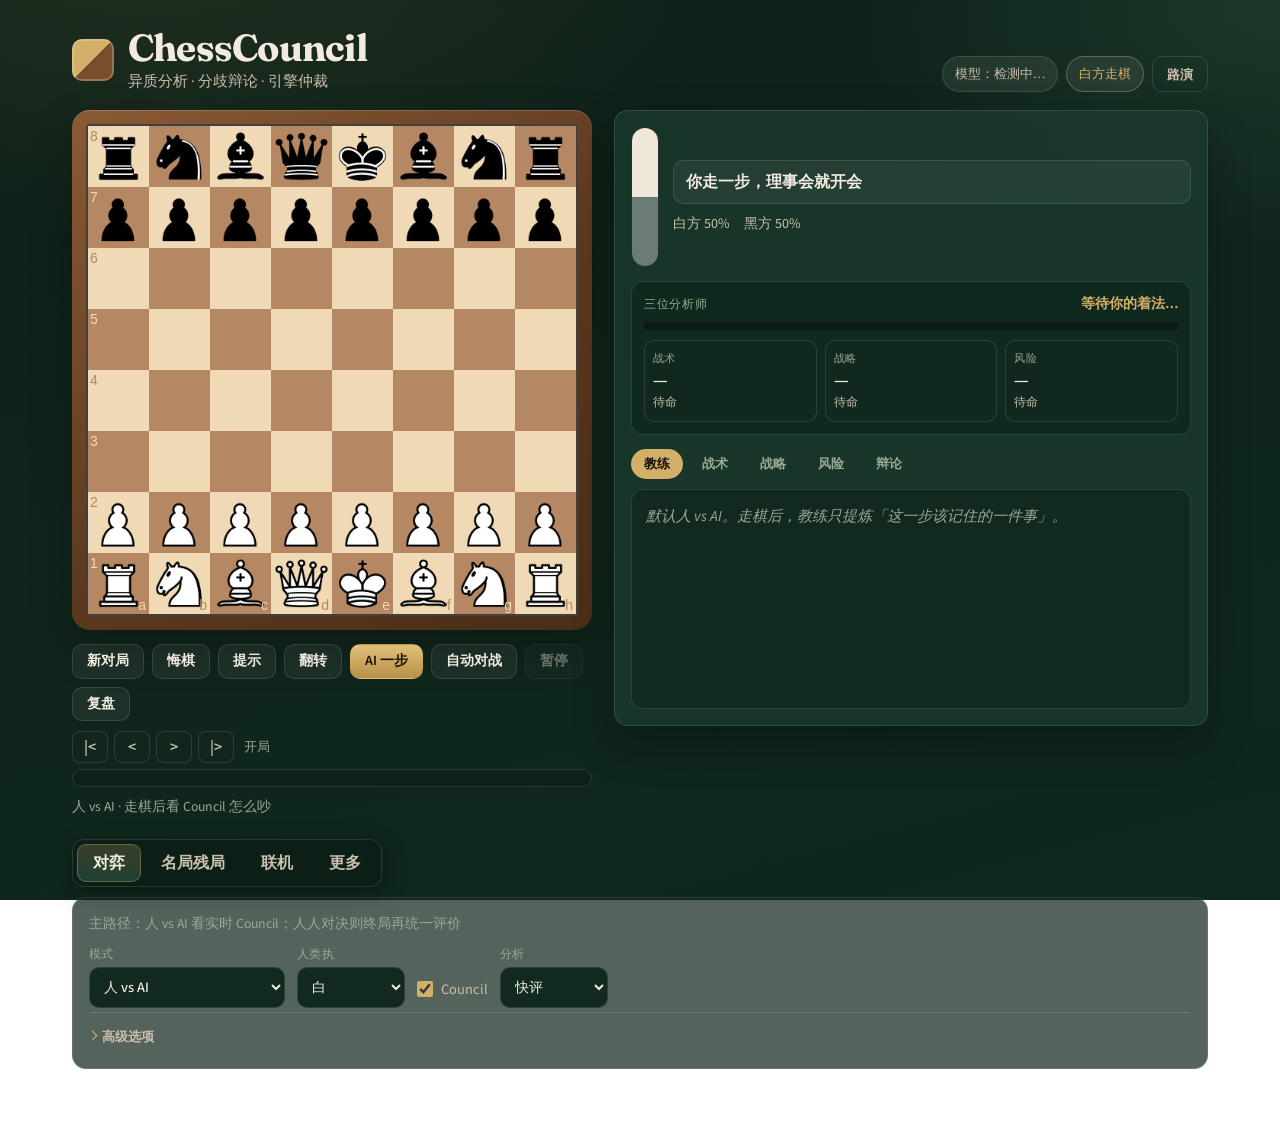
==== commit f433b196: "feat: add move-list replay, fast/deep council, and single-port dev runner Borrow JJ-style navigation" ====
--- a/frontend/index.html
+++ b/frontend/index.html
@@ -8,7 +8,7 @@
 <link rel="preconnect" href="https://fonts.gstatic.com" crossorigin>
 <link href="https://fonts.googleapis.com/css2?family=Fraunces:opsz,wght@9..144,500;9..144,700&family=Source+Sans+3:wght@400;500;600;700&display=swap" rel="stylesheet">
 <link rel="stylesheet" href="vendor/chessboard-1.0.0.min.css">
-<link rel="stylesheet" href="style.css?v=play8">
+<link rel="stylesheet" href="style.css?v=play9">
 </head>
 <body>
 <div class="app-shell">
@@ -49,6 +49,14 @@
         <button id="btn-pause" type="button" disabled>暂停</button>
         <button id="btn-review" type="button">复盘</button>
       </div>
+      <div class="ply-nav" aria-label="着法回放">
+        <button id="btn-ply-start" type="button" title="开局">|&lt;</button>
+        <button id="btn-ply-prev" type="button" title="上一步">&lt;</button>
+        <button id="btn-ply-next" type="button" title="下一步">&gt;</button>
+        <button id="btn-ply-end" type="button" title="最新">|&gt;</button>
+        <span id="ply-nav-label" class="ply-nav-label">开局</span>
+      </div>
+      <div id="move-list" class="move-list" aria-label="着法列表"></div>
       <p id="ai-meta" class="ai-meta">人 vs AI · 走棋后看 Council 怎么吵</p>
     </section>
 
@@ -159,6 +167,13 @@
         <label class="field check">
           <input type="checkbox" id="with-analysis" checked>
           <span>Council</span>
+        </label>
+        <label class="field" id="analysis-mode-field">
+          <span>分析</span>
+          <select id="analysis-mode">
+            <option value="fast" selected>快评</option>
+            <option value="deep">深评</option>
+          </select>
         </label>
       </div>
       <details class="inline-advanced">
@@ -337,6 +352,6 @@
 <script src="vendor/jquery-3.7.1.min.js"></script>
 <script src="vendor/chessboard-1.0.0.min.js"></script>
 <script src="vendor/chess-0.10.3.min.js"></script>
-<script src="app.js?v=play8"></script>
+<script src="app.js?v=play9"></script>
 </body>
 </html>
--- a/frontend/style.css
+++ b/frontend/style.css
@@ -606,6 +606,70 @@
   cursor: not-allowed;
 }
 
+.ply-nav {
+  display: flex;
+  flex-wrap: wrap;
+  align-items: center;
+  gap: 6px;
+  margin: 10px 0 6px;
+}
+.ply-nav button {
+  min-width: 36px;
+  height: 32px;
+  padding: 0 8px;
+  border: 1px solid var(--line);
+  border-radius: 8px;
+  background: rgba(18, 41, 31, 0.85);
+  color: var(--ink-dim);
+  font: inherit;
+  font-weight: 600;
+  cursor: pointer;
+}
+.ply-nav button:hover { color: var(--ink); border-color: rgba(210, 176, 106, 0.45); }
+.ply-nav-label {
+  margin-left: 4px;
+  color: var(--muted);
+  font-size: 0.8rem;
+}
+.move-list {
+  display: flex;
+  flex-wrap: wrap;
+  align-items: center;
+  gap: 4px 6px;
+  max-height: 88px;
+  overflow: auto;
+  margin: 0 0 8px;
+  padding: 8px 10px;
+  border: 1px solid var(--line);
+  border-radius: 10px;
+  background: rgba(12, 31, 23, 0.45);
+  font-size: 0.84rem;
+}
+.move-list-empty { color: var(--muted); font-size: 0.8rem; }
+.move-round {
+  color: var(--muted);
+  font-variant-numeric: tabular-nums;
+  margin-right: 2px;
+}
+.move-ply {
+  border: 0;
+  border-radius: 6px;
+  padding: 2px 7px;
+  background: transparent;
+  color: var(--ink);
+  font: inherit;
+  cursor: pointer;
+}
+.move-ply:hover { background: rgba(210, 176, 106, 0.12); }
+.move-ply.is-active {
+  background: rgba(210, 176, 106, 0.22);
+  box-shadow: inset 0 0 0 1px rgba(210, 176, 106, 0.45);
+}
+.move-ply.cls-blunder,
+.move-ply.cls-mistake { color: #e8a090; }
+.move-ply.cls-brilliant,
+.move-ply.cls-great { color: #9fd4a8; }
+
 .ai-meta {
   margin-top: 10px;
   min-height: 1.3em;
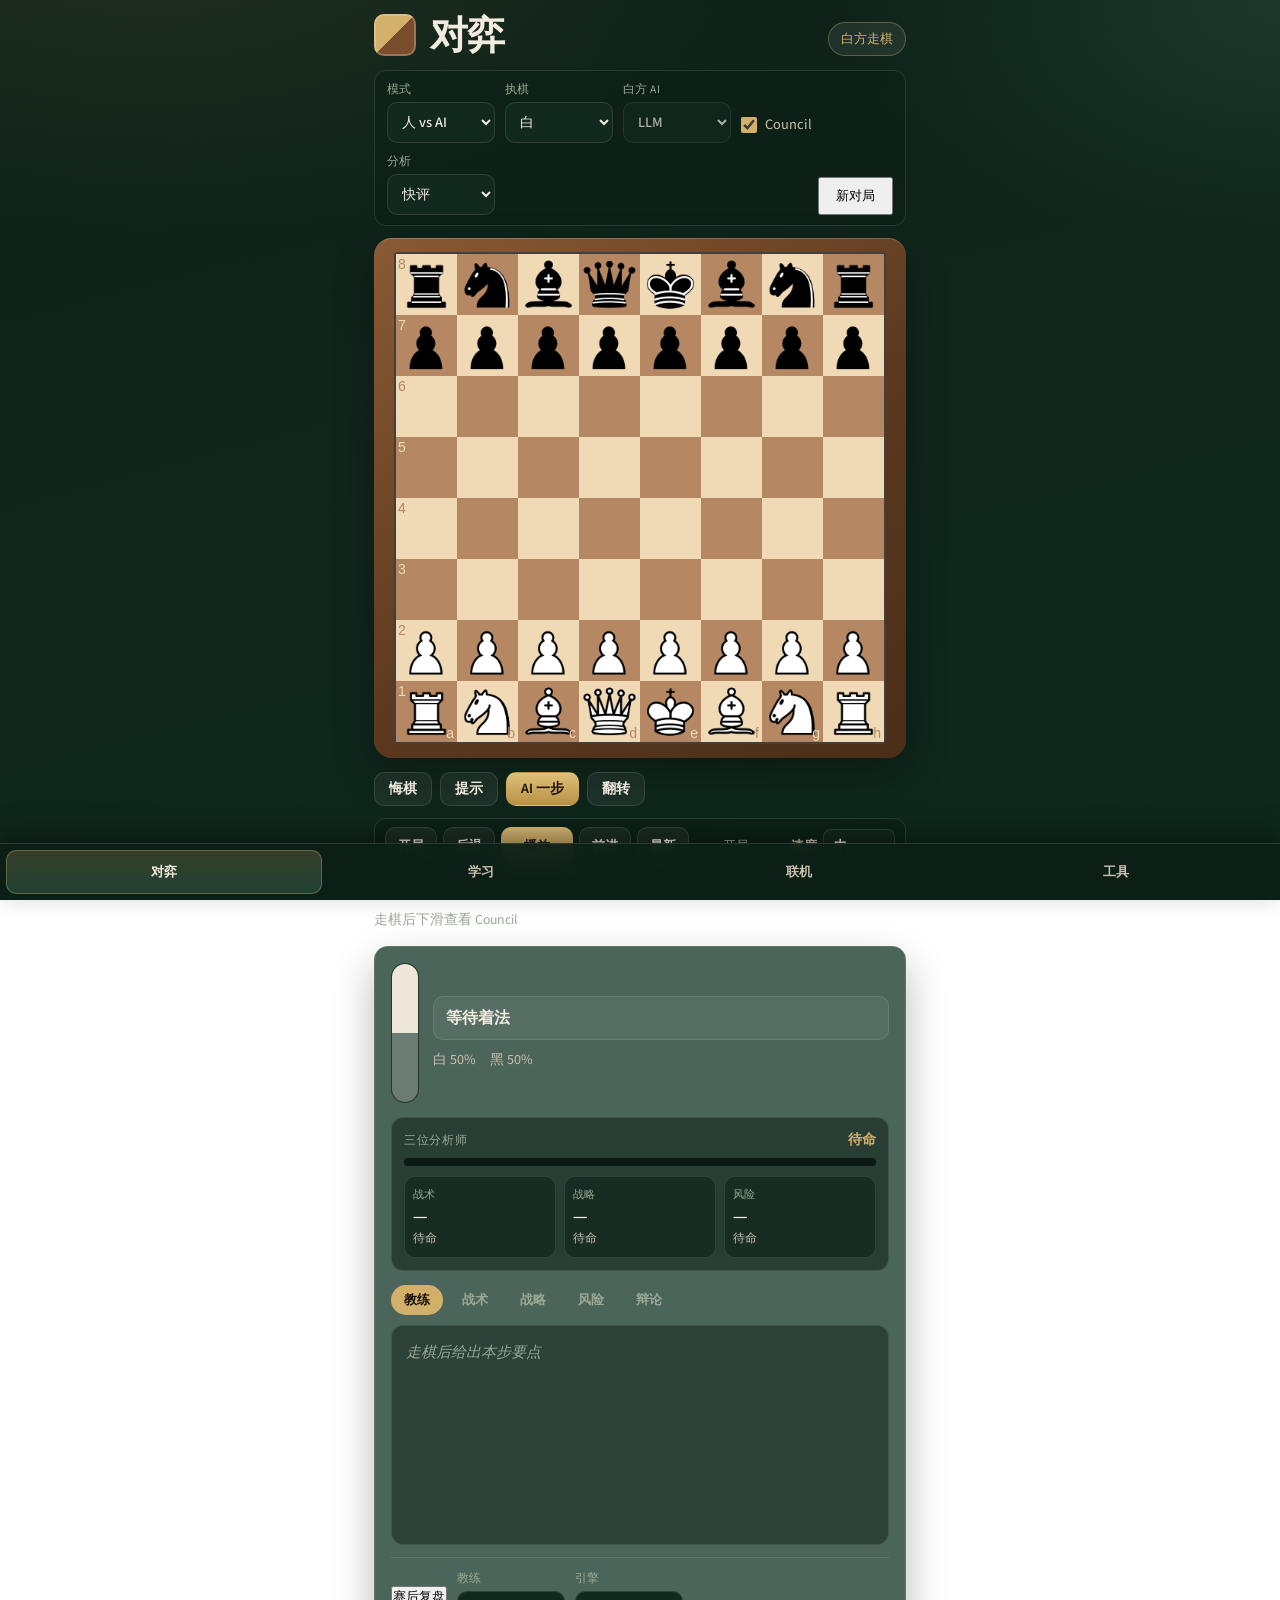
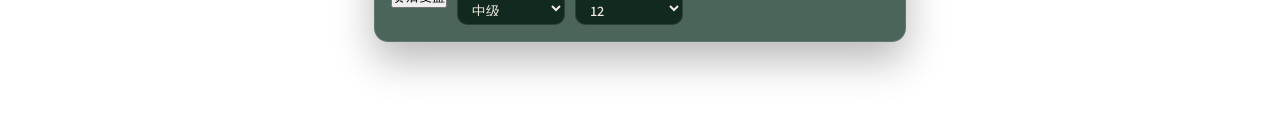
==== commit 339f9c50: "feat: ship mobile-first multi-page UI with PWA shell Split play/learn/online/tools into separate pag" ====
--- a/frontend/index.html
+++ b/frontend/index.html
@@ -2,62 +2,130 @@
 <html lang="zh-CN">
 <head>
 <meta charset="UTF-8">
-<meta name="viewport" content="width=device-width, initial-scale=1.0">
-<title>ChessCouncil · 多智能体辩论棋评</title>
+<meta name="viewport" content="width=device-width, initial-scale=1.0, viewport-fit=cover">
+<meta name="theme-color" content="#163227">
+<meta name="apple-mobile-web-app-capable" content="yes">
+<meta name="apple-mobile-web-app-status-bar-style" content="black-translucent">
+<meta name="apple-mobile-web-app-title" content="ChessCouncil">
+<title>对弈 · ChessCouncil</title>
+<link rel="manifest" href="manifest.webmanifest">
+<link rel="apple-touch-icon" href="icons/icon-180.png">
+<link rel="icon" type="image/png" sizes="192x192" href="icons/icon-192.png">
 <link rel="preconnect" href="https://fonts.googleapis.com">
 <link rel="preconnect" href="https://fonts.gstatic.com" crossorigin>
 <link href="https://fonts.googleapis.com/css2?family=Fraunces:opsz,wght@9..144,500;9..144,700&family=Source+Sans+3:wght@400;500;600;700&display=swap" rel="stylesheet">
 <link rel="stylesheet" href="vendor/chessboard-1.0.0.min.css">
-<link rel="stylesheet" href="style.css?v=play9">
+<link rel="stylesheet" href="style.css?v=mapp2">
 </head>
-<body>
+<body class="page-play" data-page="play">
 <div class="app-shell">
-  <header class="topbar">
+  <header class="topbar topbar-compact">
     <div class="brand">
       <div class="brand-mark" aria-hidden="true"></div>
-      <div>
-        <h1>ChessCouncil</h1>
-        <p class="tagline">异质分析 · 分歧辩论 · 引擎仲裁</p>
-      </div>
+      <h1>对弈</h1>
     </div>
     <div class="topbar-meta">
-      <span id="llm-status" class="pill">模型：检测中…</span>
       <span id="game-status" class="pill pill-soft">白方先行</span>
-      <button id="btn-pitch-demo" class="ghost topbar-cta" type="button" title="高争议局面演示">路演</button>
     </div>
   </header>
 
+  <p id="ops-banner" class="ops-banner" hidden role="status"></p>
   <p id="pitch-cue" class="pitch-cue" hidden></p>
-
+  <div id="toast-host" class="toast-host" aria-live="polite"></div>
   <div id="council-progress" class="council-progress" hidden>
     <span class="spinner" aria-hidden="true"></span>
-    <span id="council-progress-text">Council 分析中…</span>
+    <span id="council-progress-text">分析中…</span>
   </div>
 
-  <div class="stage">
+  <div class="stage stage-mobile">
     <section class="board-panel">
+      <div class="setup-bar" aria-label="对局设置">
+        <label class="field">
+          <span>模式</span>
+          <select id="game-mode">
+            <option value="human_vs_ai" selected>人 vs AI</option>
+            <option value="human_vs_human">人人</option>
+            <option value="ai_vs_ai">AI vs AI</option>
+          </select>
+        </label>
+        <label class="field">
+          <span>执棋</span>
+          <select id="human-color">
+            <option value="white">白</option>
+            <option value="black">黑</option>
+          </select>
+        </label>
+        <label class="field">
+          <span>白方 AI</span>
+          <select id="white-ai">
+            <option value="llm">LLM</option>
+            <option value="engine">引擎</option>
+          </select>
+        </label>
+        <label class="field check">
+          <input type="checkbox" id="with-analysis" checked>
+          <span>Council</span>
+        </label>
+        <label class="field" id="analysis-mode-field">
+          <span>分析</span>
+          <select id="analysis-mode">
+            <option value="fast" selected>快评</option>
+            <option value="deep">深评</option>
+          </select>
+        </label>
+        <button id="btn-new-game" class="accent setup-new" type="button">新对局</button>
+      </div>
+
       <div class="board-frame">
         <div id="board"></div>
       </div>
+
       <div class="board-controls">
-        <button id="btn-new-game" type="button">新对局</button>
-        <button id="btn-undo" type="button" title="撤销上一步（人 vs AI 回到你的回合）">悔棋</button>
-        <button id="btn-hint" type="button" title="引擎提示着法（不跑 Council）">提示</button>
-        <button id="btn-flip" type="button">翻转</button>
-        <button id="btn-ai-step" class="accent" type="button">AI 一步</button>
-        <button id="btn-auto" type="button">自动对战</button>
-        <button id="btn-pause" type="button" disabled>暂停</button>
-        <button id="btn-review" type="button">复盘</button>
-      </div>
-      <div class="ply-nav" aria-label="着法回放">
-        <button id="btn-ply-start" type="button" title="开局">|&lt;</button>
-        <button id="btn-ply-prev" type="button" title="上一步">&lt;</button>
-        <button id="btn-ply-next" type="button" title="下一步">&gt;</button>
-        <button id="btn-ply-end" type="button" title="最新">|&gt;</button>
-        <span id="ply-nav-label" class="ply-nav-label">开局</span>
-      </div>
-      <div id="move-list" class="move-list" aria-label="着法列表"></div>
-      <p id="ai-meta" class="ai-meta">人 vs AI · 走棋后看 Council 怎么吵</p>
+        <div class="board-controls-main">
+          <button id="btn-undo" type="button">悔棋</button>
+          <button id="btn-hint" type="button">提示</button>
+          <button id="btn-ai-step" class="accent" type="button">AI 一步</button>
+          <button id="btn-flip" type="button">翻转</button>
+        </div>
+      </div>
+
+      <div class="playback-bar">
+        <div class="ply-nav" role="group">
+          <button id="btn-ply-start" type="button">开局</button>
+          <button id="btn-ply-prev" type="button">后退</button>
+          <button id="btn-play-toggle" class="ply-play" type="button">播放</button>
+          <button id="btn-ply-next" type="button">前进</button>
+          <button id="btn-ply-end" type="button">最新</button>
+        </div>
+        <div class="playback-meta">
+          <span id="ply-nav-label" class="ply-nav-label">开局</span>
+          <label class="speed-field">
+            <span>速度</span>
+            <select id="playback-speed">
+              <option value="1800">慢</option>
+              <option value="900" selected>中</option>
+              <option value="450">快</option>
+              <option value="220">极快</option>
+            </select>
+          </label>
+        </div>
+      </div>
+
+      <div id="move-list" class="move-list"></div>
+      <p id="challenge-hud" class="challenge-hud" hidden></p>
+      <p id="ai-meta" class="ai-meta">走棋后下滑查看 Council</p>
+
+      <div id="fen-editor" class="fen-editor" hidden>
+        <p class="tool-hint">纠错：点选棋子后点格子放置；空擦除。</p>
+        <div id="piece-palette" class="piece-palette"></div>
+        <div class="fen-editor-row">
+          <select id="edit-turn"><option value="w">白</option><option value="b">黑</option></select>
+          <button id="btn-apply-fen" type="button">确认</button>
+          <button id="btn-apply-analyze" type="button">确认并分析</button>
+          <button id="btn-cancel-edit" type="button">退出</button>
+        </div>
+        <code id="edit-fen-preview" class="fen-preview"></code>
+      </div>
     </section>
 
     <aside class="council-panel">
@@ -65,28 +133,26 @@
         <span class="takeaway-kicker">本步记住</span>
         <p id="coach-takeaway-text" class="takeaway-text"></p>
       </div>
-
       <div class="eval-row">
         <div class="eval-bar">
           <div class="eval-white" id="eval-white" style="height:50%"></div>
           <div class="eval-black" id="eval-black" style="height:50%"></div>
         </div>
         <div class="eval-copy">
-          <div id="move-class" class="move-class">你走一步，理事会就开会</div>
+          <div id="move-class" class="move-class">等待着法</div>
           <div class="eval-text">
-            <span id="white-prob">白方 50%</span>
-            <span id="black-prob">黑方 50%</span>
-          </div>
-        </div>
-      </div>
-
+            <span id="white-prob">白 50%</span>
+            <span id="black-prob">黑 50%</span>
+          </div>
+        </div>
+      </div>
       <div id="disagreement-panel" class="disagreement-panel">
         <div class="dg-head">
           <span class="dg-title">三位分析师</span>
-          <span id="dg-label" class="dg-label">等待你的着法…</span>
+          <span id="dg-label" class="dg-label">待命</span>
         </div>
         <div class="dg-bar"><div id="dg-fill" class="dg-fill" style="width:0%"></div></div>
-        <div id="dg-compare" class="dg-compare" aria-live="polite">
+        <div id="dg-compare" class="dg-compare">
           <div class="dg-card" data-role="tactical">
             <span class="dg-role">战术</span>
             <span class="dg-move" id="dg-move-tactical">—</span>
@@ -104,7 +170,6 @@
           </div>
         </div>
       </div>
-
       <div class="tabs" role="tablist">
         <button class="tab active" data-tab="summary" type="button">教练</button>
         <button class="tab" data-tab="tactical" type="button">战术</button>
@@ -112,219 +177,44 @@
         <button class="tab" data-tab="risk" type="button">风险</button>
         <button class="tab" data-tab="debate" type="button">辩论</button>
       </div>
-
-      <div class="tab-content active" id="tab-summary">
-        <p class="placeholder">默认人 vs AI。走棋后，教练只提炼「这一步该记住的一件事」。</p>
-      </div>
-      <div class="tab-content" id="tab-tactical">
-        <p class="placeholder">战术分析师：短线战术与强制变化</p>
-      </div>
-      <div class="tab-content" id="tab-strategic">
-        <p class="placeholder">战略分析师：局面结构与长远计划</p>
-      </div>
-      <div class="tab-content" id="tab-risk">
-        <p class="placeholder">风险审查员：陷阱、王安全与过激着</p>
-      </div>
-      <div class="tab-content" id="tab-debate">
-        <p class="placeholder">三方分歧大时，自动质询并由引擎参与仲裁</p>
-      </div>
+      <div class="tab-content active" id="tab-summary"><p class="placeholder">走棋后给出本步要点</p></div>
+      <div class="tab-content" id="tab-tactical"><p class="placeholder">战术</p></div>
+      <div class="tab-content" id="tab-strategic"><p class="placeholder">战略</p></div>
+      <div class="tab-content" id="tab-risk"><p class="placeholder">风险</p></div>
+      <div class="tab-content" id="tab-debate"><p class="placeholder">辩论</p></div>
+      <div class="council-footer">
+        <button id="btn-review" type="button">赛后复盘</button>
+        <label class="field compact">
+          <span>教练</span>
+          <select id="coach-level">
+            <option value="beginner">入门</option>
+            <option value="intermediate" selected>中级</option>
+            <option value="advanced">高级</option>
+          </select>
+        </label>
+        <label class="field compact">
+          <span>引擎</span>
+          <select id="engine-depth">
+            <option value="8">8</option>
+            <option value="12" selected>12</option>
+            <option value="15">15</option>
+          </select>
+        </label>
+      </div>
+      <details class="tool-block review-inline" id="review-section" style="display:none" open>
+        <summary>复盘报告</summary>
+        <div id="review-result"></div>
+      </details>
     </aside>
   </div>
-
-  <nav class="workspace-nav" aria-label="功能分区">
-    <button type="button" class="ws-tab active" data-panel="play" aria-selected="true">对弈</button>
-    <button type="button" class="ws-tab" data-panel="learn" aria-selected="false">名局残局</button>
-    <button type="button" class="ws-tab" data-panel="online" aria-selected="false">联机</button>
-    <button type="button" class="ws-tab" data-panel="more" aria-selected="false">更多</button>
-  </nav>
-
-  <section class="workspace">
-    <div class="ws-panel" id="panel-play" data-panel="play">
-      <p class="panel-lead">主路径：人 vs AI 看实时 Council；人人对决则终局再统一评价</p>
-      <div class="toolbar">
-        <label class="field">
-          <span>模式</span>
-          <select id="game-mode">
-            <option value="human_vs_ai" selected>人 vs AI</option>
-            <option value="human_vs_human">人人对决（终局再评价）</option>
-            <option value="ai_vs_ai">AI vs AI</option>
-          </select>
-        </label>
-        <label class="field">
-          <span>人类执</span>
-          <select id="human-color">
-            <option value="white">白</option>
-            <option value="black">黑</option>
-          </select>
-        </label>
-        <label class="field">
-          <span>白方 AI</span>
-          <select id="white-ai">
-            <option value="llm">LLM</option>
-            <option value="engine">Stockfish</option>
-          </select>
-        </label>
-        <label class="field check">
-          <input type="checkbox" id="with-analysis" checked>
-          <span>Council</span>
-        </label>
-        <label class="field" id="analysis-mode-field">
-          <span>分析</span>
-          <select id="analysis-mode">
-            <option value="fast" selected>快评</option>
-            <option value="deep">深评</option>
-          </select>
-        </label>
-      </div>
-      <details class="inline-advanced">
-        <summary>高级选项</summary>
-        <div class="toolbar compact">
-          <label class="field">
-            <span>深度</span>
-            <select id="engine-depth">
-              <option value="8">8</option>
-              <option value="12" selected>12</option>
-              <option value="15">15</option>
-            </select>
-          </label>
-          <label class="field">
-            <span>教练</span>
-            <select id="coach-level">
-              <option value="beginner">入门</option>
-              <option value="intermediate" selected>中级</option>
-              <option value="advanced">高级</option>
-            </select>
-          </label>
-          <button id="btn-pitch-fast" type="button">快速 AI 对战</button>
-          <button id="btn-preview-finale" type="button">预览结算</button>
-        </div>
-      </details>
-    </div>
-
-    <div class="ws-panel" id="panel-learn" data-panel="learn" hidden>
-      <p class="panel-lead">点卡片按钮：加载局面、演示名谱或 AI 代下</p>
-      <div class="lib-filters" id="lib-filters">
-        <button type="button" class="lib-filter active" data-cat="">全部</button>
-        <button type="button" class="lib-filter" data-cat="game">名局</button>
-        <button type="button" class="lib-filter" data-cat="endgame">残局</button>
-        <button type="button" class="lib-filter" data-cat="puzzle">战术</button>
-      </div>
-      <div class="lib-actions">
-        <button id="btn-lib-step" type="button" disabled>名谱下一步</button>
-        <button id="btn-lib-auto" class="accent" type="button" disabled>自动演示</button>
-        <button id="btn-lib-ai" type="button" disabled>AI 代下</button>
-        <button id="btn-lib-stop" type="button" disabled>停止</button>
-      </div>
-      <p id="lib-status" class="tool-hint"></p>
-      <div id="library-list" class="library-list"></div>
-    </div>
-
-    <div class="ws-panel" id="panel-online" data-panel="online" hidden>
-      <div class="online-bar bare" id="online-bar">
-        <div class="online-copy">
-          <strong>联机对弈</strong>
-          <span id="online-status">同一 Wi‑Fi 下，创建房间并把链接发给对手</span>
-        </div>
-        <div class="online-controls">
-          <input id="online-name" class="online-input" type="text" maxlength="24" placeholder="昵称" value="玩家">
-          <button id="btn-room-create" class="accent" type="button">创建房间</button>
-          <input id="online-room-code" class="online-input code" type="text" maxlength="8" placeholder="房间码" autocomplete="off">
-          <button id="btn-room-join" type="button">加入</button>
-          <button id="btn-room-copy" type="button" hidden>复制链接</button>
-          <button id="btn-room-leave" type="button" hidden>退出联机</button>
-        </div>
-      </div>
-    </div>
-
-    <div class="ws-panel" id="panel-more" data-panel="more" hidden>
-      <details class="tool-block">
-        <summary>拍照识谱</summary>
-        <p class="tool-hint">拍实体棋盘，识别后可纠错再分析</p>
-        <div class="vision-panel">
-          <div class="vision-preview-wrap">
-            <img id="vision-preview" class="vision-preview" alt="预览" hidden>
-            <div id="vision-preview-empty" class="vision-preview-empty">尚未选择照片</div>
-          </div>
-          <div class="vision-controls">
-            <label class="vision-file-btn">
-              拍照 / 选图
-              <input type="file" id="vision-file" accept="image/*" capture="environment" hidden>
-            </label>
-            <label class="field inline">
-              <span>行棋方</span>
-              <select id="vision-side">
-                <option value="">自动</option>
-                <option value="w">白方</option>
-                <option value="b">黑方</option>
-              </select>
-            </label>
-            <label class="field check inline">
-              <input type="checkbox" id="vision-analyze">
-              <span>映射后直接分析</span>
-            </label>
-            <button id="btn-vision" class="accent" type="button">识别并映射</button>
-            <button id="btn-edit-fen" type="button">打开纠错</button>
-            <button id="btn-analyze-pos" type="button">仅分析当前局面</button>
-            <span id="vision-status" class="vision-status"></span>
-          </div>
-        </div>
-        <div id="fen-editor" class="fen-editor" hidden>
-          <p class="tool-hint">选棋子后点棋盘格子放置；点「空」再点格子清除。</p>
-          <div id="piece-palette" class="piece-palette" role="listbox" aria-label="棋子调色板"></div>
-          <div class="fen-editor-row">
-            <label class="field inline">
-              <span>行棋方</span>
-              <select id="edit-turn">
-                <option value="w">白方</option>
-                <option value="b">黑方</option>
-              </select>
-            </label>
-            <button id="btn-apply-fen" class="accent" type="button">确认纠错</button>
-            <button id="btn-apply-analyze" type="button">确认并分析</button>
-            <button id="btn-cancel-edit" type="button">退出纠错</button>
-          </div>
-          <code id="edit-fen-preview" class="fen-preview"></code>
-        </div>
-      </details>
-
-      <details class="tool-block">
-        <summary>对局历史</summary>
-        <div class="history-actions">
-          <button id="btn-save-game" type="button">保存当前对局</button>
-          <button id="btn-refresh-history" type="button">刷新列表</button>
-        </div>
-        <div id="history-list" class="history-list"></div>
-      </details>
-
-      <details class="tool-block">
-        <summary>路演局面</summary>
-        <div id="demo-buttons" class="demo-buttons"></div>
-      </details>
-
-      <details class="tool-block">
-        <summary>PGN 导入</summary>
-        <textarea id="pgn-input" placeholder="粘贴 PGN…"></textarea>
-        <button id="btn-analyze-pgn" type="button">分析 PGN</button>
-        <div id="pgn-result"></div>
-      </details>
-
-      <details class="tool-block" id="logs-section">
-        <summary>调用证明</summary>
-        <div class="history-actions">
-          <button id="btn-refresh-logs" type="button">刷新日志</button>
-          <button id="btn-ping-llm" type="button">Ping 模型</button>
-          <button id="btn-show-logs" type="button">展开本区</button>
-        </div>
-        <div id="logs-list" class="logs-list"></div>
-      </details>
-
-      <details class="tool-block" id="review-section" style="display:none" open>
-        <summary>赛后复盘</summary>
-        <div id="review-result"></div>
-      </details>
-    </div>
-  </section>
 </div>
+
+<nav class="app-tabbar" aria-label="主导航">
+  <a class="tabbar-item is-active" href="index.html" aria-current="page">对弈</a>
+  <a class="tabbar-item" href="learn.html">学习</a>
+  <a class="tabbar-item" href="online.html">联机</a>
+  <a class="tabbar-item" href="tools.html">工具</a>
+</nav>
 
 <div id="finale-overlay" class="finale-overlay" hidden aria-hidden="true">
   <div class="finale-backdrop"></div>
@@ -352,6 +242,6 @@
 <script src="vendor/jquery-3.7.1.min.js"></script>
 <script src="vendor/chessboard-1.0.0.min.js"></script>
 <script src="vendor/chess-0.10.3.min.js"></script>
-<script src="app.js?v=play9"></script>
+<script src="app.js?v=mapp2"></script>
 </body>
 </html>
--- a/frontend/style.css
+++ b/frontend/style.css
@@ -39,17 +39,75 @@
 }
 
 .app-shell {
-  max-width: 1180px;
+  max-width: 560px;
   margin: 0 auto;
-  padding: 28px 22px 48px;
-}
+  padding: 14px 14px calc(88px + env(safe-area-inset-bottom, 0px));
+}
+.page-shell {
+  max-width: 560px;
+}
+
+.setup-bar {
+  display: flex;
+  flex-wrap: wrap;
+  align-items: flex-end;
+  gap: 10px;
+  margin-bottom: 12px;
+  padding: 10px 12px;
+  border: 1px solid var(--line);
+  border-radius: 12px;
+  background: rgba(12, 31, 23, 0.55);
+}
+.setup-bar .field {
+  margin: 0;
+}
+.setup-bar .setup-new {
+  margin-left: auto;
+  height: 38px;
+  padding: 0 16px;
+}
+.council-footer {
+  display: flex;
+  flex-wrap: wrap;
+  align-items: center;
+  gap: 10px;
+  margin-top: 12px;
+  padding-top: 12px;
+  border-top: 1px solid var(--line);
+}
+.council-footer .field.compact {
+  margin: 0;
+}
+.council-footer .field.compact span {
+  font-size: 0.72rem;
+}
+.council-footer select {
+  min-width: 88px;
+  height: 34px;
+}
+.panel-quiet {
+  color: var(--muted);
+  font-size: 0.88rem;
+  padding: 4px 2px 8px;
+}
+.workspace.is-play-home .ws-panel[data-panel="play"] {
+  display: none;
+}
+.tools-grid {
+  display: grid;
+  gap: 12px;
+}
+.review-inline {
+  margin-top: 12px;
+}
+.board-controls-more { display: none; }
 
 .topbar {
   display: flex;
   align-items: flex-end;
   justify-content: space-between;
   gap: 16px;
-  margin-bottom: 18px;
+  margin-bottom: 14px;
 }
 
 .topbar-cta {
@@ -110,6 +168,49 @@
 }
 .council-progress[hidden] { display: none !important; }
 
+.ops-banner {
+  margin: 0 1.1rem 0.55rem;
+  padding: 0.55rem 0.85rem;
+  border-radius: 10px;
+  border: 1px solid rgba(210, 176, 106, 0.35);
+  background: rgba(210, 176, 106, 0.12);
+  color: var(--ink-dim);
+  font-size: 0.86rem;
+  line-height: 1.4;
+}
+.ops-banner.is-warn {
+  border-color: rgba(212, 122, 104, 0.45);
+  background: rgba(212, 122, 104, 0.14);
+  color: #f0d2c8;
+}
+.toast-host {
+  position: fixed;
+  right: 0.75rem;
+  left: 0.75rem;
+  bottom: calc(72px + env(safe-area-inset-bottom, 0px));
+  z-index: 80;
+  display: flex;
+  flex-direction: column;
+  gap: 0.45rem;
+  max-width: none;
+  pointer-events: none;
+}
+.toast {
+  padding: 0.65rem 0.85rem;
+  border-radius: 10px;
+  background: rgba(22, 50, 39, 0.96);
+  border: 1px solid var(--line);
+  color: var(--ink);
+  box-shadow: var(--shadow);
+  font-size: 0.86rem;
+  animation: toast-in 0.25s ease;
+}
+.toast.is-error { border-color: rgba(212, 122, 104, 0.55); }
+@keyframes toast-in {
+  from { opacity: 0; transform: translateY(8px); }
+  to { opacity: 1; transform: none; }
+}
+
 .pitch-cue {
   margin: -4px 0 14px;
   padding: 10px 12px;
@@ -123,22 +224,44 @@
 .pitch-cue[hidden] { display: none !important; }
 .pitch-cue strong { color: var(--gold); }
 
+/* 手机优先：底部主导航 */
+.app-tabbar {
+  position: fixed;
+  left: 0;
+  right: 0;
+  bottom: 0;
+  z-index: 60;
+  display: grid;
+  grid-template-columns: repeat(4, 1fr);
+  gap: 2px;
+  margin: 0;
+  padding: 6px 6px calc(6px + env(safe-area-inset-bottom, 0px));
+  border-top: 1px solid var(--line);
+  background: rgba(12, 31, 23, 0.94);
+  backdrop-filter: blur(12px);
+  box-shadow: 0 -10px 28px rgba(0, 0, 0, 0.35);
+}
+.tabbar-item {
+  display: flex;
+  align-items: center;
+  justify-content: center;
+  min-height: 44px;
+  padding: 0 4px;
+  border-radius: 10px;
+  color: var(--ink-dim);
+  text-decoration: none;
+  font-weight: 600;
+  font-size: 0.82rem;
+}
+.tabbar-item:hover { color: var(--ink); background: rgba(242, 235, 224, 0.04); }
+.tabbar-item.is-active {
+  color: var(--ink);
+  background: linear-gradient(180deg, rgba(210, 176, 106, 0.22), rgba(33, 69, 54, 0.9));
+  box-shadow: inset 0 0 0 1px rgba(210, 176, 106, 0.35);
+}
+
 .workspace-nav {
-  position: sticky;
-  top: 10px;
-  z-index: 40;
-  display: flex;
-  flex-wrap: wrap;
-  gap: 4px;
-  margin: 22px 0 10px;
-  padding: 4px;
-  width: fit-content;
-  max-width: 100%;
-  border: 1px solid var(--line);
-  border-radius: 12px;
-  background: rgba(12, 31, 23, 0.92);
-  backdrop-filter: blur(8px);
-  box-shadow: 0 8px 24px rgba(0, 0, 0, 0.28);
+  display: none;
 }
 .ws-tab {
   flex: 0 1 auto;
@@ -359,6 +482,125 @@
   color: var(--gold);
   background: #1f4636;
 }
+
+.learn-mode-tabs {
+  display: flex;
+  gap: 6px;
+  margin: 0 0 12px;
+}
+.learn-mode-tab {
+  padding: 7px 14px;
+  border: 1px solid var(--line);
+  border-radius: 9px;
+  background: transparent;
+  color: var(--ink-dim);
+  font: inherit;
+  font-weight: 600;
+  cursor: pointer;
+}
+.learn-mode-tab.active {
+  background: rgba(210, 176, 106, 0.18);
+  color: var(--ink);
+  border-color: rgba(210, 176, 106, 0.45);
+}
+.challenge-hud {
+  margin: 0 0 10px;
+  padding: 8px 10px;
+  border-radius: 10px;
+  border: 1px solid rgba(210, 176, 106, 0.35);
+  background: rgba(210, 176, 106, 0.08);
+  color: var(--ink-dim);
+  font-size: 0.86rem;
+}
+.challenge-hud .linkish {
+  margin-left: 8px;
+  border: 0;
+  background: none;
+  color: var(--gold);
+  cursor: pointer;
+  font: inherit;
+  text-decoration: underline;
+}
+.challenge-list {
+  display: grid;
+  grid-template-columns: repeat(auto-fill, minmax(220px, 1fr));
+  gap: 10px;
+  max-height: min(52vh, 520px);
+  overflow: auto;
+}
+.challenge-item {
+  display: flex;
+  flex-direction: column;
+  gap: 8px;
+  padding: 12px;
+  border: 1px solid rgba(210, 176, 106, 0.22);
+  border-radius: 12px;
+  background: linear-gradient(165deg, rgba(33, 69, 54, 0.95), rgba(14, 36, 27, 0.98));
+}
+.challenge-item.is-locked { opacity: 0.55; }
+.challenge-item.is-done {
+  box-shadow: inset 0 0 0 1px rgba(127, 175, 141, 0.45);
+}
+.challenge-top {
+  display: flex;
+  justify-content: space-between;
+  gap: 8px;
+  font-size: 0.78rem;
+  color: var(--gold);
+}
+.challenge-title {
+  font-family: var(--font-display);
+  font-weight: 600;
+  color: var(--ink);
+}
+.challenge-lock, .challenge-done {
+  font-size: 0.78rem;
+  color: var(--muted);
+}
+.challenge-done { color: #9fd4a8; }
+
+.accuracy-panel {
+  display: flex;
+  align-items: center;
+  gap: 14px;
+  margin: 10px 0 14px;
+  padding: 12px 14px;
+  border-radius: 12px;
+  border: 1px solid rgba(210, 176, 106, 0.28);
+  background: linear-gradient(120deg, rgba(210, 176, 106, 0.14), rgba(18, 41, 31, 0.7));
+}
+.accuracy-score {
+  display: flex;
+  align-items: baseline;
+  gap: 2px;
+  min-width: 72px;
+}
+.accuracy-num {
+  font-family: var(--font-display);
+  font-size: 2rem;
+  font-weight: 700;
+  color: var(--gold);
+  line-height: 1;
+}
+.accuracy-unit {
+  color: var(--ink-dim);
+  font-size: 0.9rem;
+}
+.accuracy-copy {
+  display: flex;
+  flex-direction: column;
+  gap: 2px;
+  font-size: 0.84rem;
+  color: var(--ink-dim);
+}
+.accuracy-copy strong { color: var(--ink); }
+.accuracy-note { font-size: 0.74rem; color: var(--muted); }
+.accuracy-empty {
+  margin: 8px 0;
+  color: var(--muted);
+  font-size: 0.82rem;
+}
+
 .lib-actions {
   display: flex;
   flex-wrap: wrap;
@@ -536,8 +778,8 @@
 
 .stage {
   display: grid;
-  grid-template-columns: minmax(300px, 520px) minmax(320px, 1fr);
-  gap: 22px;
+  grid-template-columns: 1fr;
+  gap: 16px;
   align-items: start;
 }
 
@@ -562,9 +804,18 @@
 
 .board-controls {
   display: flex;
+  flex-direction: column;
+  gap: 10px;
+  margin-top: 14px;
+}
+.board-controls-main,
+.board-controls-extra {
+  display: flex;
   flex-wrap: wrap;
   gap: 8px;
-  margin-top: 14px;
+}
+.board-controls-more {
+  display: none;
 }
 
 .board-controls button,
@@ -606,30 +857,88 @@
   cursor: not-allowed;
 }
 
+.playback-bar {
+  display: flex;
+  flex-wrap: wrap;
+  align-items: center;
+  justify-content: space-between;
+  gap: 10px;
+  margin: 12px 0 8px;
+  padding: 8px 10px;
+  border: 1px solid var(--line);
+  border-radius: 12px;
+  background: rgba(12, 31, 23, 0.55);
+}
 .ply-nav {
   display: flex;
   flex-wrap: wrap;
   align-items: center;
   gap: 6px;
-  margin: 10px 0 6px;
+  margin: 0;
 }
 .ply-nav button {
-  min-width: 36px;
-  height: 32px;
-  padding: 0 8px;
+  min-width: 52px;
+  height: 38px;
+  padding: 0 12px;
+  border: 1px solid var(--line);
+  border-radius: 10px;
+  background: rgba(242, 235, 224, 0.06);
+  color: var(--ink);
+  font: 600 0.84rem/1 var(--font-ui);
+  cursor: pointer;
+  transition: background 0.15s ease, border-color 0.15s ease, color 0.15s ease;
+}
+.ply-nav button:hover {
+  border-color: rgba(210, 176, 106, 0.45);
+  background: rgba(242, 235, 224, 0.1);
+}
+.ply-nav button.ply-play {
+  min-width: 72px;
+  background: linear-gradient(180deg, #dfc07a, var(--gold-deep));
+  color: #1a1208;
+  border: none;
+}
+.ply-nav button.ply-play.is-playing {
+  background: rgba(212, 122, 104, 0.22);
+  color: #f0d2c8;
+  border: 1px solid rgba(212, 122, 104, 0.45);
+}
+.ply-nav button:disabled {
+  opacity: 0.45;
+  cursor: not-allowed;
+}
+.playback-meta {
+  display: flex;
+  flex-wrap: wrap;
+  align-items: center;
+  gap: 10px;
+}
+.ply-nav-label {
+  margin: 0;
+  color: var(--muted);
+  font-size: 0.8rem;
+  min-width: 4.5em;
+}
+.speed-field {
+  display: inline-flex;
+  align-items: center;
+  gap: 6px;
+  color: var(--ink-dim);
+  font-size: 0.8rem;
+  font-weight: 600;
+}
+.speed-field select {
+  appearance: none;
+  min-width: 72px;
+  height: 34px;
+  padding: 0 10px;
   border: 1px solid var(--line);
   border-radius: 8px;
-  background: rgba(18, 41, 31, 0.85);
-  color: var(--ink-dim);
+  background: rgba(18, 41, 31, 0.9);
+  color: var(--ink);
   font: inherit;
   font-weight: 600;
   cursor: pointer;
-}
-.ply-nav button:hover { color: var(--ink); border-color: rgba(210, 176, 106, 0.45); }
-.ply-nav-label {
-  margin-left: 4px;
-  color: var(--muted);
-  font-size: 0.8rem;
 }
 .move-list {
   display: flex;
@@ -1500,3 +1809,171 @@
   .topbar { flex-direction: column; align-items: flex-start; }
   #board { max-width: 100%; }
 }
+
+/* 手机：棋盘优先 + 底栏导航 + 触控友好 */
+@media (max-width: 720px) {
+  body {
+    -webkit-tap-highlight-color: transparent;
+    overscroll-behavior-y: contain;
+  }
+
+  .app-shell {
+    padding: 12px 12px calc(88px + env(safe-area-inset-bottom, 0px));
+  }
+
+  .topbar {
+    margin-bottom: 10px;
+    gap: 8px;
+  }
+  .brand h1 {
+    font-size: 1.35rem;
+  }
+  .brand .tagline {
+    display: none;
+  }
+  .topbar-meta {
+    width: 100%;
+    flex-wrap: wrap;
+    gap: 6px;
+  }
+  .topbar-meta .pill {
+    font-size: 0.72rem;
+    padding: 5px 8px;
+  }
+  #llm-status {
+    max-width: 100%;
+    overflow: hidden;
+    text-overflow: ellipsis;
+    white-space: nowrap;
+  }
+  .topbar-cta {
+    margin-left: auto;
+    min-height: 40px;
+  }
+
+  .ops-banner,
+  .pitch-cue {
+    margin-left: 0;
+    margin-right: 0;
+    font-size: 0.8rem;
+  }
+
+  .stage {
+    gap: 14px;
+  }
+
+  .board-frame {
+    padding: 10px;
+    border-radius: 14px;
+  }
+
+  .board-controls-main button,
+  .board-controls-extra button,
+  .ply-nav button,
+  .ws-tab,
+  .tab {
+    min-height: 44px;
+  }
+
+  .board-controls-main {
+    display: grid;
+    grid-template-columns: 1fr 1fr;
+    gap: 8px;
+  }
+  .board-controls-main button {
+    width: 100%;
+    justify-content: center;
+  }
+
+  .ply-nav {
+    width: 100%;
+    display: grid;
+    grid-template-columns: repeat(5, minmax(0, 1fr));
+    gap: 6px;
+  }
+  .ply-nav button {
+    min-width: 0;
+    width: 100%;
+    padding: 0 4px;
+    font-size: 0.78rem;
+  }
+  .playback-bar {
+    flex-direction: column;
+    align-items: stretch;
+  }
+  .playback-meta {
+    justify-content: space-between;
+  }
+
+  .move-list {
+    max-height: 96px;
+  }
+
+  .council-panel {
+    order: 2;
+  }
+
+  .workspace-nav {
+    display: none;
+  }
+  .ws-tab {
+    flex: 1 1 0;
+    min-width: 0;
+    height: 46px;
+    padding: 0 6px;
+    font-size: 0.82rem;
+  }
+
+  .workspace {
+    margin-top: 8px;
+  }
+  .ws-panel > .toolbar {
+    display: grid;
+    grid-template-columns: 1fr 1fr;
+    gap: 10px;
+  }
+  .ws-panel .field.check {
+    grid-column: 1 / -1;
+  }
+
+  .tabs {
+    position: sticky;
+    top: 0;
+    z-index: 5;
+    background: rgba(16, 37, 28, 0.92);
+    backdrop-filter: blur(8px);
+    padding: 6px 0;
+  }
+  .tab {
+    padding: 10px 12px;
+  }
+
+  .toast-host {
+    bottom: calc(72px + env(safe-area-inset-bottom, 0px));
+    right: 0.75rem;
+    left: 0.75rem;
+    max-width: none;
+  }
+}
+
+@media (max-width: 720px) {
+  .setup-bar {
+    gap: 8px;
+  }
+  .setup-bar .setup-new {
+    width: 100%;
+    margin-left: 0;
+  }
+  .setup-bar .field {
+    flex: 1 1 calc(50% - 8px);
+    min-width: 0;
+  }
+  .council-footer {
+    flex-direction: column;
+    align-items: stretch;
+  }
+  .council-footer button,
+  .council-footer .field {
+    width: 100%;
+  }
+}
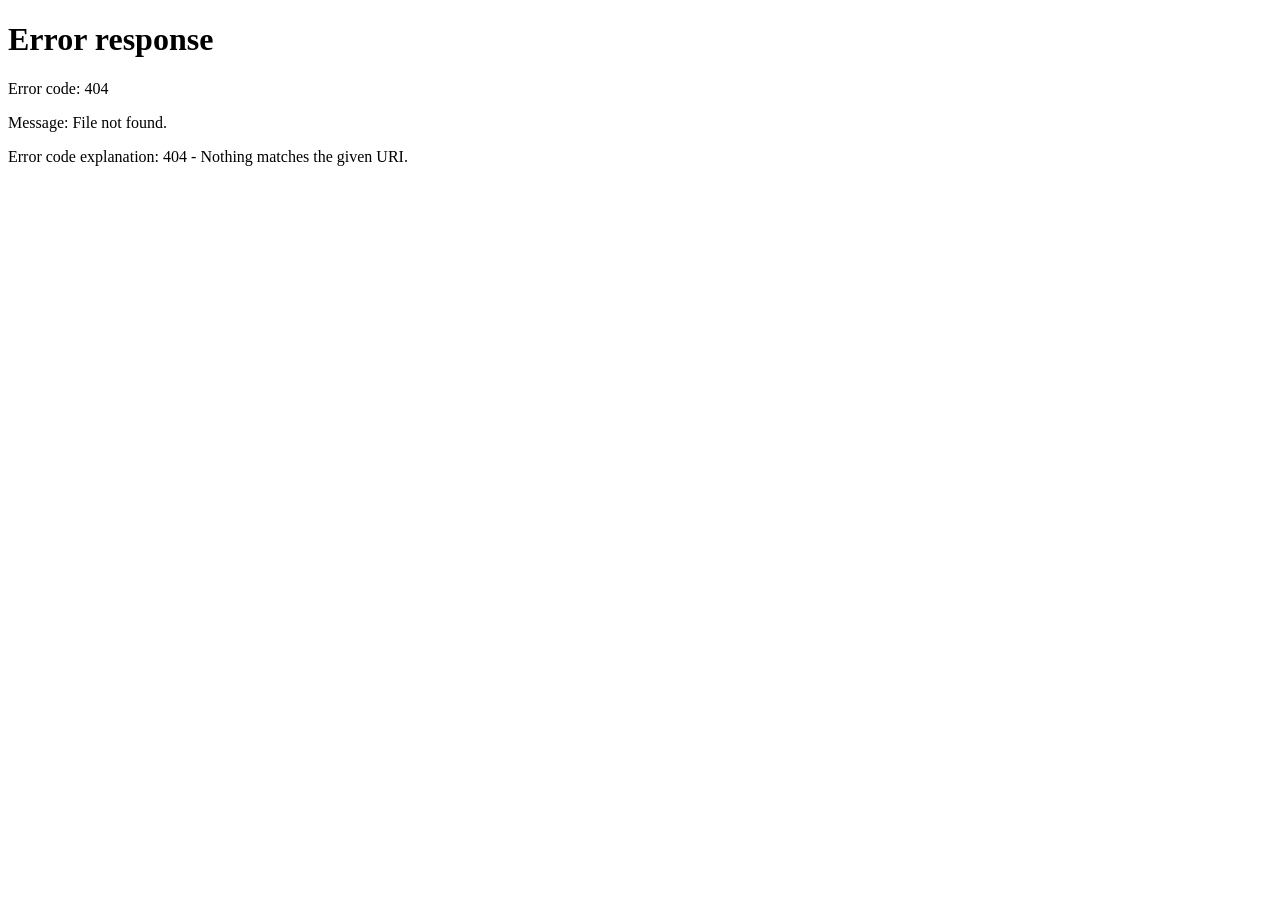
==== commit 944a2da2: "feat: merge Xiangqi into ChessCouncil with shared play shell Host both variants in one process (/che" ====
--- a/frontend/index.html
+++ b/frontend/index.html
@@ -1,247 +1,19 @@
 <!DOCTYPE html>
 <html lang="zh-CN">
 <head>
-<meta charset="UTF-8">
-<meta name="viewport" content="width=device-width, initial-scale=1.0, viewport-fit=cover">
-<meta name="theme-color" content="#163227">
-<meta name="apple-mobile-web-app-capable" content="yes">
-<meta name="apple-mobile-web-app-status-bar-style" content="black-translucent">
-<meta name="apple-mobile-web-app-title" content="ChessCouncil">
-<title>对弈 · ChessCouncil</title>
-<link rel="manifest" href="manifest.webmanifest">
-<link rel="apple-touch-icon" href="icons/icon-180.png">
-<link rel="icon" type="image/png" sizes="192x192" href="icons/icon-192.png">
-<link rel="preconnect" href="https://fonts.googleapis.com">
-<link rel="preconnect" href="https://fonts.gstatic.com" crossorigin>
-<link href="https://fonts.googleapis.com/css2?family=Fraunces:opsz,wght@9..144,500;9..144,700&family=Source+Sans+3:wght@400;500;600;700&display=swap" rel="stylesheet">
-<link rel="stylesheet" href="vendor/chessboard-1.0.0.min.css">
-<link rel="stylesheet" href="style.css?v=mapp2">
+  <meta charset="utf-8">
+  <meta name="viewport" content="width=device-width, initial-scale=1">
+  <meta name="theme-color" content="#163227">
+  <title>ChessCouncil</title>
+  <script>
+    (function () {
+      var v = 'chess';
+      try { v = localStorage.getItem('cc_variant') || 'chess'; } catch (e) {}
+      location.replace('/' + (v === 'xiangqi' ? 'xiangqi' : 'chess') + '/');
+    })();
+  </script>
 </head>
-<body class="page-play" data-page="play">
-<div class="app-shell">
-  <header class="topbar topbar-compact">
-    <div class="brand">
-      <div class="brand-mark" aria-hidden="true"></div>
-      <h1>对弈</h1>
-    </div>
-    <div class="topbar-meta">
-      <span id="game-status" class="pill pill-soft">白方先行</span>
-    </div>
-  </header>
-
-  <p id="ops-banner" class="ops-banner" hidden role="status"></p>
-  <p id="pitch-cue" class="pitch-cue" hidden></p>
-  <div id="toast-host" class="toast-host" aria-live="polite"></div>
-  <div id="council-progress" class="council-progress" hidden>
-    <span class="spinner" aria-hidden="true"></span>
-    <span id="council-progress-text">分析中…</span>
-  </div>
-
-  <div class="stage stage-mobile">
-    <section class="board-panel">
-      <div class="setup-bar" aria-label="对局设置">
-        <label class="field">
-          <span>模式</span>
-          <select id="game-mode">
-            <option value="human_vs_ai" selected>人 vs AI</option>
-            <option value="human_vs_human">人人</option>
-            <option value="ai_vs_ai">AI vs AI</option>
-          </select>
-        </label>
-        <label class="field">
-          <span>执棋</span>
-          <select id="human-color">
-            <option value="white">白</option>
-            <option value="black">黑</option>
-          </select>
-        </label>
-        <label class="field">
-          <span>白方 AI</span>
-          <select id="white-ai">
-            <option value="llm">LLM</option>
-            <option value="engine">引擎</option>
-          </select>
-        </label>
-        <label class="field check">
-          <input type="checkbox" id="with-analysis" checked>
-          <span>Council</span>
-        </label>
-        <label class="field" id="analysis-mode-field">
-          <span>分析</span>
-          <select id="analysis-mode">
-            <option value="fast" selected>快评</option>
-            <option value="deep">深评</option>
-          </select>
-        </label>
-        <button id="btn-new-game" class="accent setup-new" type="button">新对局</button>
-      </div>
-
-      <div class="board-frame">
-        <div id="board"></div>
-      </div>
-
-      <div class="board-controls">
-        <div class="board-controls-main">
-          <button id="btn-undo" type="button">悔棋</button>
-          <button id="btn-hint" type="button">提示</button>
-          <button id="btn-ai-step" class="accent" type="button">AI 一步</button>
-          <button id="btn-flip" type="button">翻转</button>
-        </div>
-      </div>
-
-      <div class="playback-bar">
-        <div class="ply-nav" role="group">
-          <button id="btn-ply-start" type="button">开局</button>
-          <button id="btn-ply-prev" type="button">后退</button>
-          <button id="btn-play-toggle" class="ply-play" type="button">播放</button>
-          <button id="btn-ply-next" type="button">前进</button>
-          <button id="btn-ply-end" type="button">最新</button>
-        </div>
-        <div class="playback-meta">
-          <span id="ply-nav-label" class="ply-nav-label">开局</span>
-          <label class="speed-field">
-            <span>速度</span>
-            <select id="playback-speed">
-              <option value="1800">慢</option>
-              <option value="900" selected>中</option>
-              <option value="450">快</option>
-              <option value="220">极快</option>
-            </select>
-          </label>
-        </div>
-      </div>
-
-      <div id="move-list" class="move-list"></div>
-      <p id="challenge-hud" class="challenge-hud" hidden></p>
-      <p id="ai-meta" class="ai-meta">走棋后下滑查看 Council</p>
-
-      <div id="fen-editor" class="fen-editor" hidden>
-        <p class="tool-hint">纠错：点选棋子后点格子放置；空擦除。</p>
-        <div id="piece-palette" class="piece-palette"></div>
-        <div class="fen-editor-row">
-          <select id="edit-turn"><option value="w">白</option><option value="b">黑</option></select>
-          <button id="btn-apply-fen" type="button">确认</button>
-          <button id="btn-apply-analyze" type="button">确认并分析</button>
-          <button id="btn-cancel-edit" type="button">退出</button>
-        </div>
-        <code id="edit-fen-preview" class="fen-preview"></code>
-      </div>
-    </section>
-
-    <aside class="council-panel">
-      <div id="coach-takeaway" class="coach-takeaway" hidden>
-        <span class="takeaway-kicker">本步记住</span>
-        <p id="coach-takeaway-text" class="takeaway-text"></p>
-      </div>
-      <div class="eval-row">
-        <div class="eval-bar">
-          <div class="eval-white" id="eval-white" style="height:50%"></div>
-          <div class="eval-black" id="eval-black" style="height:50%"></div>
-        </div>
-        <div class="eval-copy">
-          <div id="move-class" class="move-class">等待着法</div>
-          <div class="eval-text">
-            <span id="white-prob">白 50%</span>
-            <span id="black-prob">黑 50%</span>
-          </div>
-        </div>
-      </div>
-      <div id="disagreement-panel" class="disagreement-panel">
-        <div class="dg-head">
-          <span class="dg-title">三位分析师</span>
-          <span id="dg-label" class="dg-label">待命</span>
-        </div>
-        <div class="dg-bar"><div id="dg-fill" class="dg-fill" style="width:0%"></div></div>
-        <div id="dg-compare" class="dg-compare">
-          <div class="dg-card" data-role="tactical">
-            <span class="dg-role">战术</span>
-            <span class="dg-move" id="dg-move-tactical">—</span>
-            <span class="dg-state" id="dg-state-tactical">待命</span>
-          </div>
-          <div class="dg-card" data-role="strategic">
-            <span class="dg-role">战略</span>
-            <span class="dg-move" id="dg-move-strategic">—</span>
-            <span class="dg-state" id="dg-state-strategic">待命</span>
-          </div>
-          <div class="dg-card" data-role="risk">
-            <span class="dg-role">风险</span>
-            <span class="dg-move" id="dg-move-risk">—</span>
-            <span class="dg-state" id="dg-state-risk">待命</span>
-          </div>
-        </div>
-      </div>
-      <div class="tabs" role="tablist">
-        <button class="tab active" data-tab="summary" type="button">教练</button>
-        <button class="tab" data-tab="tactical" type="button">战术</button>
-        <button class="tab" data-tab="strategic" type="button">战略</button>
-        <button class="tab" data-tab="risk" type="button">风险</button>
-        <button class="tab" data-tab="debate" type="button">辩论</button>
-      </div>
-      <div class="tab-content active" id="tab-summary"><p class="placeholder">走棋后给出本步要点</p></div>
-      <div class="tab-content" id="tab-tactical"><p class="placeholder">战术</p></div>
-      <div class="tab-content" id="tab-strategic"><p class="placeholder">战略</p></div>
-      <div class="tab-content" id="tab-risk"><p class="placeholder">风险</p></div>
-      <div class="tab-content" id="tab-debate"><p class="placeholder">辩论</p></div>
-      <div class="council-footer">
-        <button id="btn-review" type="button">赛后复盘</button>
-        <label class="field compact">
-          <span>教练</span>
-          <select id="coach-level">
-            <option value="beginner">入门</option>
-            <option value="intermediate" selected>中级</option>
-            <option value="advanced">高级</option>
-          </select>
-        </label>
-        <label class="field compact">
-          <span>引擎</span>
-          <select id="engine-depth">
-            <option value="8">8</option>
-            <option value="12" selected>12</option>
-            <option value="15">15</option>
-          </select>
-        </label>
-      </div>
-      <details class="tool-block review-inline" id="review-section" style="display:none" open>
-        <summary>复盘报告</summary>
-        <div id="review-result"></div>
-      </details>
-    </aside>
-  </div>
-</div>
-
-<nav class="app-tabbar" aria-label="主导航">
-  <a class="tabbar-item is-active" href="index.html" aria-current="page">对弈</a>
-  <a class="tabbar-item" href="learn.html">学习</a>
-  <a class="tabbar-item" href="online.html">联机</a>
-  <a class="tabbar-item" href="tools.html">工具</a>
-</nav>
-
-<div id="finale-overlay" class="finale-overlay" hidden aria-hidden="true">
-  <div class="finale-backdrop"></div>
-  <div class="finale-stage" data-mate="checkmate">
-    <div class="finale-fx" aria-hidden="true">
-      <span class="fx-ring"></span>
-      <span class="fx-ring fx-ring-2"></span>
-      <span class="fx-beam fx-beam-a"></span>
-      <span class="fx-beam fx-beam-b"></span>
-      <span class="fx-cage"></span>
-      <span class="fx-rank"></span>
-    </div>
-    <p class="finale-kicker" id="finale-kicker">对局结束</p>
-    <h2 class="finale-title" id="finale-title">将死！</h2>
-    <p class="finale-sub" id="finale-sub">Checkmate</p>
-    <p class="finale-blurb" id="finale-blurb"></p>
-    <div class="finale-actions">
-      <button type="button" id="finale-review" class="accent">看复盘</button>
-      <button type="button" id="finale-close">继续</button>
-      <button type="button" id="finale-new">再来一局</button>
-    </div>
-  </div>
-</div>
-
-<script src="vendor/jquery-3.7.1.min.js"></script>
-<script src="vendor/chessboard-1.0.0.min.js"></script>
-<script src="vendor/chess-0.10.3.min.js"></script>
-<script src="app.js?v=mapp2"></script>
+<body style="margin:0;background:#0b1b14;color:#f2ebe0;font-family:system-ui,sans-serif;padding:2rem">
+  <p>正在进入 ChessCouncil…</p>
 </body>
 </html>
